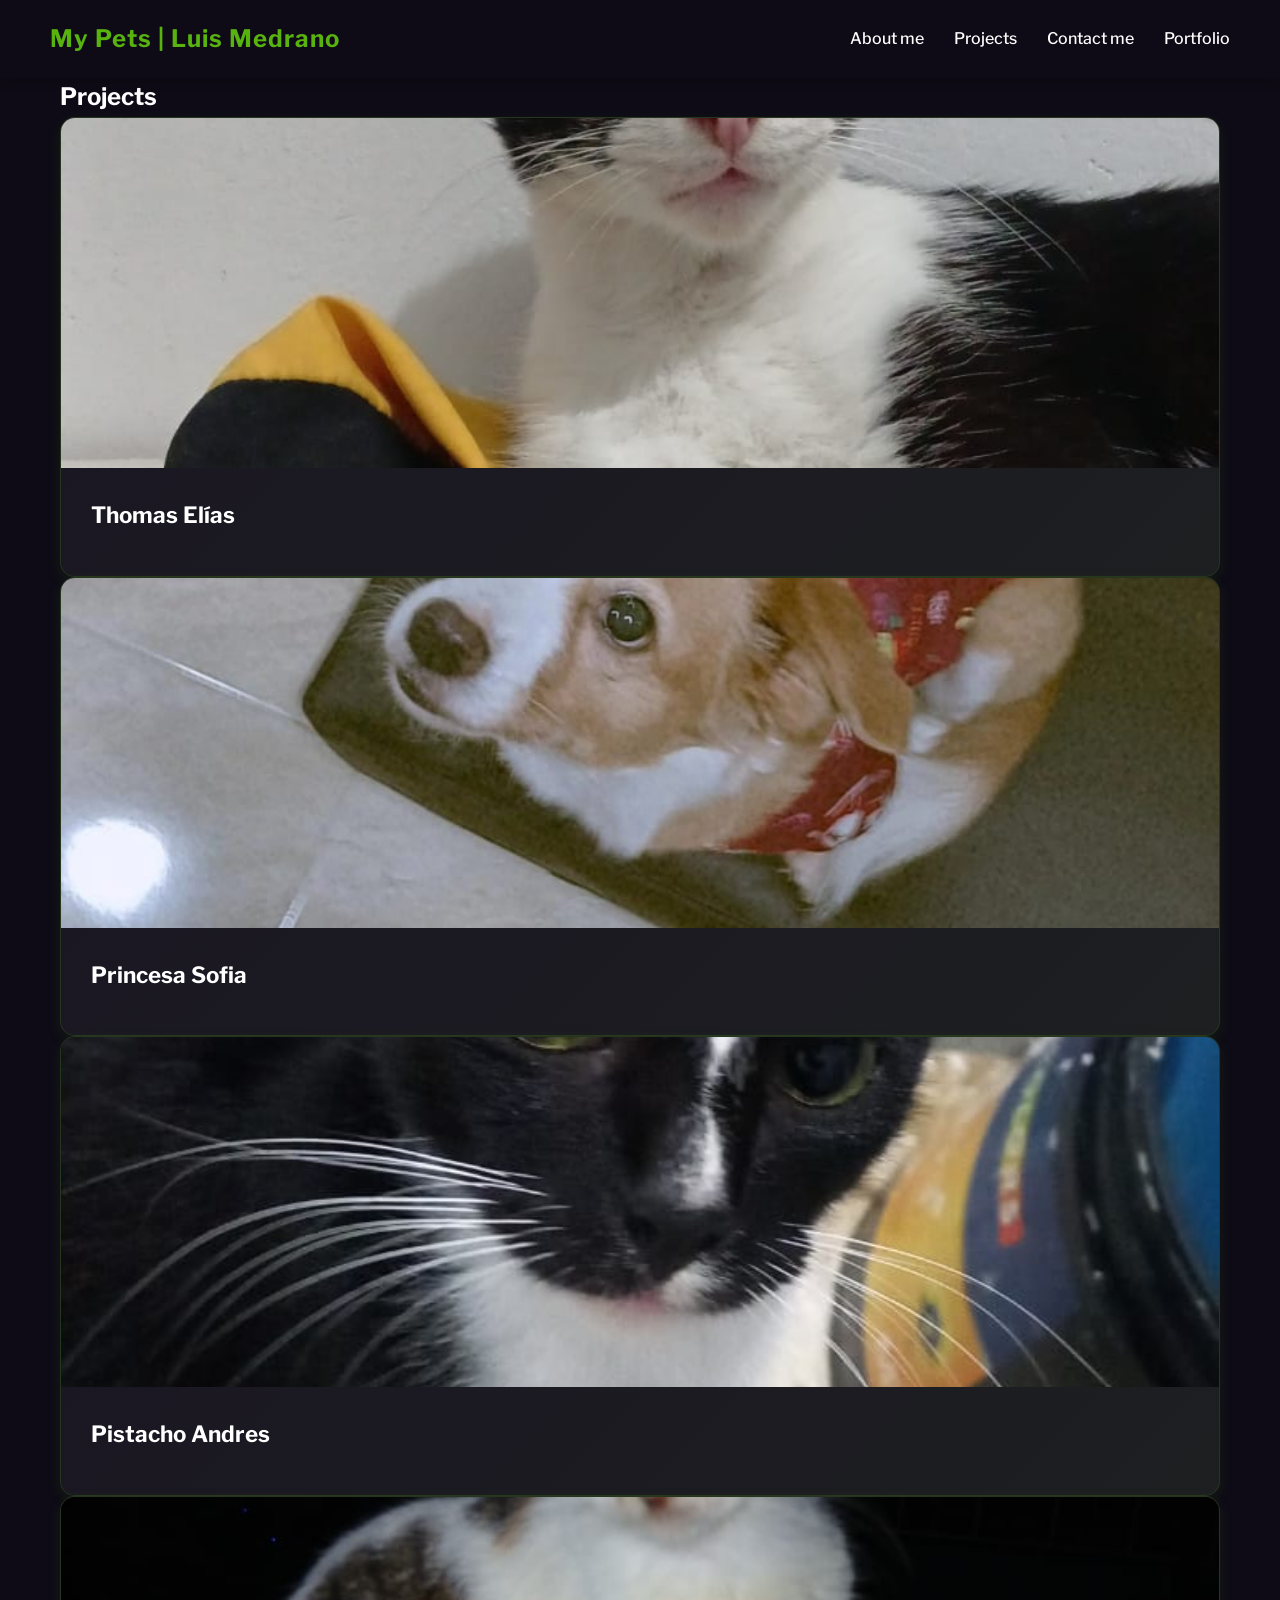
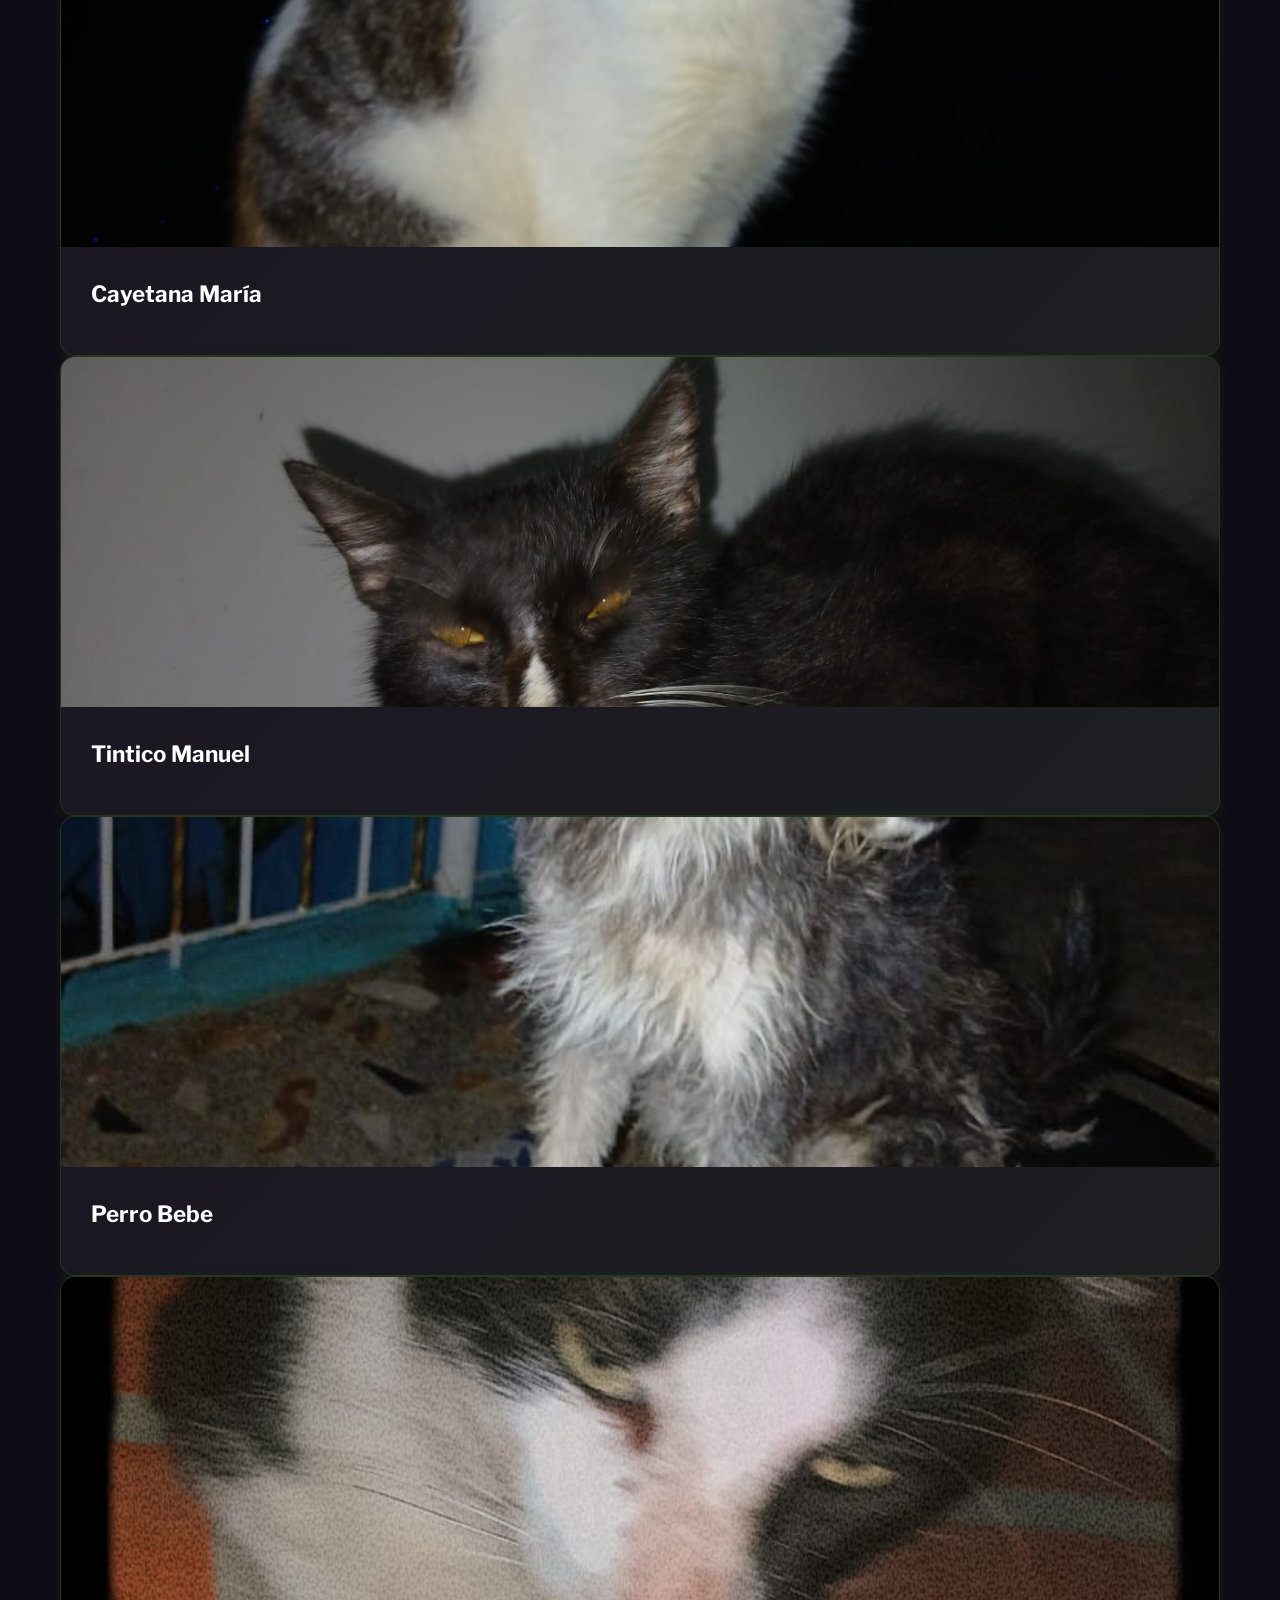
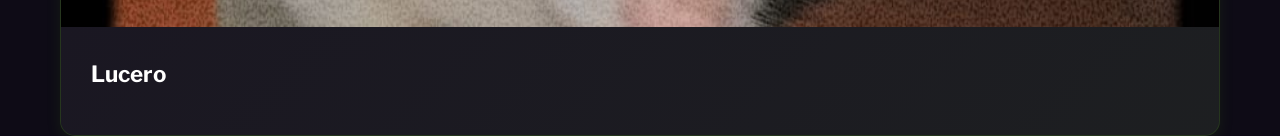
==== pets.html @ d9fecc85 "new style 22-04" ====
<!DOCTYPE html>
<html lang="en">
<head>
    <meta charset="UTF-8">
    <meta name="viewport" content="width=device-width, initial-scale=1.0">
    <link rel="stylesheet" href="assets/css/style.css">
    <title>My Pets | Luis Medrano</title>
</head>
<body>
        <header class="navbar">
        <div class="logo">My Pets | Luis Medrano</div>
        <nav>
            <a href="#about">About me</a>
            <a href="#projects">Projects</a>
            <a href="#contact">Contact me</a>
            <a href="index.html">Portfolio</a>
        </nav>
    </header>

     <section class="project" id="projects">
        <div class="container">
            <h2 class="section-title">Projects</h2>
            <div class="projects-grid">              
                <div class="project-card-pet">
                    <div class="project-image-pet">
                        <img src="img/thomas.jpeg" alt="Ice Cream POS System">
                    </div>
                    <div class="project-info">
                        <h3>Thomas  Elías</h3>
                    </div>
                </div>
            </div>


            <div class="projects-grid-pet">              
                <div class="project-card-pet">
                    <div class="project-image-pet">
                        <img src="img/princesa.jpeg" alt="Ice Cream POS System">
                    </div>
                    <div class="project-info">
                        <h3>Princesa Sofia</h3>
                    </div>
                </div>
            </div>

            <div class="projects-grid-pet">              
                <div class="project-card-pet">
                    <div class="project-image-pet">
                        <img src="img/pistacho.jpeg" alt="Ice Cream POS System">
                    </div>
                    <div class="project-info">
                        <h3>Pistacho Andres</h3>
                    </div>
                </div>
            </div>

            <div class="projects-grid-pet">              
                <div class="project-card-pet">
                    <div class="project-image-pet">
                        <img src="img/cayetana.jpeg" alt="Ice Cream POS System">
                    </div>
                    <div class="project-info">
                        <h3>Cayetana María</h3>
                    </div>
                </div>
            </div>

            <div class="projects-grid-pet">              
                <div class="project-card-pet">
                    <div class="project-image-pet">
                        <img src="img/tintico.jpeg" alt="Ice Cream POS System">
                    </div>
                    <div class="project-info">
                        <h3>Tintico Manuel</h3>
                    </div>
                </div>
            </div>

                        <div class="projects-grid-pet">              
                <div class="project-card-pet">
                    <div class="project-image-pet">
                        <img src="img/perro.jpeg" alt="Ice Cream POS System">
                    </div>
                    <div class="project-info">
                        <h3>Perro Bebe</h3>
                    </div>
                </div>
            </div>

            <div class="projects-grid-pet">              
                <div class="project-card-pet">
                    <div class="project-image-pet">
                        <img src="img/lucero.jpeg" alt="Ice Cream POS System">
                    </div>
                    <div class="project-info">
                        <h3>Lucero</h3>
                    </div>
                </div>
            </div>
        </div>
    </section>

</body>
</html>
---- assets/css/style.css ----
@charset "UTF-8";
/* Importa la fuente Libre Franklin de Google Fonts con múltiples pesos (100-900) e inclina (ital) */
@import url("https://fonts.googleapis.com/css2?family=Libre+Franklin:ital,wght@0,100..900;1,100..900&display=swap");
/* ================================================
   VARIABLES DE COLOR - Define colores reutilizables en todo el SCSS
   ================================================ */
/* Color de fondo principal - Tono muy oscuro/casi negro (#0E0B16) */
/* Color de fondo para tarjetas - Ligeramente más claro que el fondo principal (#1A1722) */
/* Color de acento principal - Verde vibrante que resalta en el diseño (#58b30f) */
/* Versión más clara del acento para estados hover - Verde más brillante (#6bc91e) */
/* Texto principal - Blanco puro (#fff) para máximo contraste */
/* Texto secundario - Gris medio (#999) para descripciones y textos auxiliares */
/* Texto oscuro - Gris muy oscuro (#333) usado en navegación */
/* Color de bordes - Gris muy oscuro (#2d2a2a) para separadores */
/* ================================================
   RESET Y ESTILOS GLOBALES - Normaliza estilos de todos los navegadores
   ================================================ */
/* El selector universal * selecciona TODOS los elementos HTML del documento */
* {
  /* Elimina márgenes externos por defecto que agregan espacios innecesarios */
  margin: 0;
  /* Elimina relleno interno por defecto de elementos del navegador */
  padding: 0;
  /* Incluye padding y border en el cálculo del ancho/alto total (crucial para layouts consistentes) */
  box-sizing: border-box;
  /* Define la tipografía "Libre Franklin" en todo el sitio para consistencia visual */
  font-family: "Libre Franklin", sans-serif;
}

/* Body: contenedor principal del documento HTML */
body {
  /* Aplica el fondo oscuro definido en la variable de color */
  background-color: #0E0B16;
  /* Define el color de texto principal en blanco para contraste */
  color: #fff;
  /* Espaciado entre líneas: 1.6 líneas proporciona buena legibilidad */
  line-height: 1.6;
  /* Evita que aparezca barra de scroll horizontal innecesaria */
  overflow-x: hidden;
}

/* ================================================
   CONTENEDOR - Clase reutilizable para centrar contenido
   ================================================ */
/* Centra el contenido y establece un ancho máximo para mejor legibilidad */
.container {
  /* Ancho máximo en pantallas grandes para evitar líneas demasiado largas */
  max-width: 1200px;
  /* Establece márgenes automáticos derecha e izquierda para centrar horizontalmente */
  margin: 0 auto;
  /* Relleno lateral responsivo: evita que el contenido toque los bordes en móviles */
  padding: 0 20px;
}

/* ================================================
   BARRA DE NAVEGACIÓN (NAVBAR) - Encabezado superior fijo
   ================================================ */
.navbar {
  /* Activa Flexbox para alinear elementos de forma flexible */
  display: flex;
  /* Distribuye espacio: logo a la izquierda, navegación a la derecha */
  justify-content: space-between;
  /* Alinea verticalmente todos los elementos al centro */
  align-items: center;
  /* Espaciado: 20px arriba/abajo, 50px izquierda/derecha */
  padding: 20px 50px;
  /* Fondo oscuro igual al del body para consistencia */
  background-color: #0E0B16;
  /* Sombra sutil: da profundidad visual separando navbar del contenido */
  box-shadow: 0 2px 10px rgba(0, 0, 0, 0.3);
  /* Mantiene la navbar visible incluso al hacer scroll */
  position: sticky;
  /* Fija la posición en la parte superior de la pantalla */
  top: 0;
  /* Asegura que esté sobre otros elementos (dropdown, modal, etc) */
  z-index: 100;
  /* Estilos para el logo de la marca */
}
.navbar .logo {
  /* Tamaño de letra grande y visible */
  font-size: 24px;
  /* Texto en negrita para destacar */
  font-weight: bold;
  /* Color verde acento definido en variables */
  color: #58b30f;
  /* Espaciado entre letras para elegancia tipográfica */
  letter-spacing: 1px;
  /* Suaviza todos los cambios de estilo en 0.3 segundos */
  transition: all 0.3s ease;
  /* Estilos cuando el mouse está sobre el logo */
}
.navbar .logo:hover {
  /* Cambia a verde más claro al pasar el mouse */
  color: #6bc91e;
  /* Crea un efecto de brillo/resplandor alrededor del texto */
  text-shadow: 0 0 10px rgba(88, 179, 15, 0.5);
}
.navbar {
  /* Estilos para el contenedor de navegación */
}
.navbar nav {
  /* Alinea los links de navegación horizontalmente */
  display: flex;
  /* Espacio entre cada link de navegación */
  gap: 30px;
  /* Estilos para cada enlace dentro de nav */
}
.navbar nav a {
  /* Elimina la línea subrayada por defecto de los enlaces */
  text-decoration: none;
  /* Color blanco para los links */
  color: #fff;
  /* Grosor medio de la fuente */
  font-weight: 500;
  /* Tamaño de letra estándar */
  font-size: 16px;
  /* Transición suave de 0.3 segundos para cambios de estilo */
  transition: 0.3s ease;
  /* Position relativo necesario para que funcione ::after */
  position: relative;
  /* Crea un pseudo-elemento para efecto de subrayado animado */
}
.navbar nav a::after {
  /* Crea un elemento invisible (vacío) */
  content: "";
  /* Se posiciona relativo a su elemento padre (el link) */
  position: absolute;
  /* 5 píxeles debajo del texto */
  bottom: -5px;
  /* Comienza desde la izquierda del elemento */
  left: 0;
  /* Inicia con ancho 0 (invisible) */
  width: 0;
  /* Altura del subrayado: 2 píxeles */
  height: 2px;
  /* Color del subrayado: verde acento */
  background-color: #58b30f;
  /* Anima el cambio de ancho suavemente */
  transition: width 0.3s ease;
}
.navbar nav a {
  /* Estilos cuando el mouse está sobre el link */
}
.navbar nav a:hover {
  /* Cambia el color del texto a verde acento */
  color: #58b30f;
  /* El subrayado se expande al ancho del texto */
}
.navbar nav a:hover::after {
  /* El subrayado se expande al 100% del ancho del link */
  width: 100%;
}

/* ================================================
   HERO SECTION (Sección Principal) - Primera sección visible al cargar
   ================================================ */
.hero {
  /* Altura igual al 100% de la ventana del navegador */
  height: 100vh;
  /* Activa Flexbox para centrar el contenido */
  display: flex;
  /* Centra el contenido horizontalmente */
  justify-content: center;
  /* Centra el contenido verticalmente */
  align-items: center;
  /* Gradiente diagonal: de color oscuro a gris oscuro para profundidad */
  background: linear-gradient(135deg, #0E0B16 0%, #1a1722 100%);
  /* Color de texto blanco */
  color: #fff;
  /* Relleno: 40px arriba/abajo, 20px izquierda/derecha */
  padding: 40px 20px;
  /* Contenedor principal del contenido hero */
}
.hero .hero-content {
  /* Crea un grid (tabla) con 2 columnas de igual tamaño */
  display: grid;
  grid-template-columns: repeat(2, 1fr);
  /* Espacio entre columnas */
  gap: 50px;
  /* Alinea los items al inicio vertical */
  align-items: center;
  /* El contenido ocupa todo el ancho disponible */
  width: 100%;
  /* Ancho máximo para que no sea demasiado ancho en pantallas grandes */
  max-width: 1200px;
  /* Columna izquierda: texto del hero */
}
.hero .hero-content .hero-text {
  /* Estilos del texto principal */
}
.hero .hero-content {
  /* Columna derecha: imagen del perfil */
}
.hero .hero-content .img_style {
  /* Centrador flexible para la imagen */
  display: flex;
  /* Centra la imagen horizontalmente */
  justify-content: center;
  /* Centra la imagen verticalmente */
  align-items: center;
}
.hero .hero-content .img_style img {
  /* Ancho de la imagen: 300 píxeles */
  width: 300px;
  /* Alto de la imagen: 300 píxeles (hace un cuadrado) */
  height: 300px;
  /* Esquinas redondeadas: 50% hace un círculo perfecto */
  border-radius: 50%;
  /* Asegura que la imagen no se deforme al recortarse */
  object-fit: cover;
  /* Borde de 3px sólido con color de acento verde */
  border: 3px solid #58b30f;
  /* Aplica animación de flotación continua por 3 segundos */
  animation: flotar 3s ease-in-out infinite;
  /* Sombra alrededor de la imagen: efecto de resplandor verde */
  box-shadow: 0 0 30px rgba(88, 179, 15, 0.3);
}
.hero .hero-content {
  /* Título principal (h1) */
}
.hero .hero-content h1 {
  /* Tamaño muy grande: 4 veces el tamaño base (64px) */
  font-size: 4rem;
  /* Margen inferior para separar del párrafo */
  margin-bottom: 20px;
  /* Peso máximo de fuente: muy negrita */
  font-weight: 900;
  /* Color verde acento */
  color: #58b30f;
}
.hero .hero-content {
  /* Párrafo (p) - descripción principal */
}
.hero .hero-content p {
  /* Tamaño de letra más grande */
  font-size: 1.2rem;
  /* Margen inferior para separar del siguiente elemento */
  margin-bottom: 30px;
  /* Color gris para texto secundario */
  color: #999;
  /* Espaciado entre líneas: 1.8 proporciona buena legibilidad */
  line-height: 1.8;
}

/* ================================================
   ANIMACIÓN: FLOTAR - Hace que la imagen suba y baje continuamente
   ================================================ */
@keyframes flotar {
  /* Estado inicial (0%) y final (100%): posición normal */
  0%, 100% {
    /* Sin movimiento vertical */
    transform: translateY(0);
  }
  /* Estado medio (50%): sube 30 píxeles */
  50% {
    /* Sube 30 píxeles (valor negativo = hacia arriba) */
    transform: translateY(-30px);
  }
}
/* ================================================
   ANIMACIÓN: TYPING (EFECTO DE ESCRITURA) - Simula escribir texto
   ================================================ */
@keyframes typing {
  /* Desde el inicio */
  from {
    /* Comienza con ancho 0 (texto invisible) */
    width: 0;
  }
  /* Hasta el final */
  to {
    /* Se expande al ancho completo (todo el texto visible) */
    width: 100%;
  }
}
/* Efecto de parpadeo del cursor de máquina de escribir */
@keyframes blink {
  /* Estados inicial y final: el cursor está invisible */
  from, to {
    /* Color del borde transparente = invisible */
    border-color: transparent;
  }
  /* Estado medio (50%): el cursor es visible */
  50% {
    /* Color del borde verde = visible */
    border-color: #58b30f;
  }
}
/* Clase para aplicar la animación typing a elementos */
.typing {
  /* Fuente monoespaciada (cada letra ocupa mismo ancho) */
  font-family: monospace;
  /* Tamaño grande de fuente */
  font-size: 3rem;
  /* Evita que el texto salte a nueva línea */
  white-space: nowrap;
  /* Oculta el texto que aún no se "escribe" */
  overflow: hidden;
  /* Borde derecho de 3px que simula el cursor de escritura */
  border-right: 3px solid #58b30f;
  /* Ancho inicial 0: el texto comienza invisible */
  width: 0;
  /* Combina dos animaciones:
     - typing: expande el ancho en pasos discretos (30 pasos) durante 3.5 segundos
     - blink: hace parpadear el cursor cada 0.75 segundos */
  animation: typing 3.5s steps(30, end) forwards, blink 0.75s step-end infinite;
}

/* ================================================
   ANIMACIÓN: FADE IN UP (APARECE Y SUBE SUAVEMENTE)
   ================================================ */
@keyframes fadeInUp {
  /* Estado inicial */
  from {
    /* Texto completamente transparente (invisible) */
    opacity: 0;
    /* Empieza 30 píxeles más abajo que posición final */
    transform: translateY(30px);
  }
  /* Estado final */
  to {
    /* Texto completamente visible */
    opacity: 1;
    /* Sube a su posición original */
    transform: translateY(0);
  }
}
/* Clase que aplica la animación fadeInUp */
.fade-in-up {
  /* Duración: 0.8 segundos, suave, sin repetirse */
  animation: fadeInUp 0.8s ease forwards;
  /* Cada hijo de esta clase se anima en diferente momento (efecto cascada) */
}
.fade-in-up:nth-child(1) {
  /* Primer elemento comienza después de 0.2 segundos */
  animation-delay: 0.2s;
}
.fade-in-up:nth-child(2) {
  /* Segundo elemento comienza después de 0.4 segundos */
  animation-delay: 0.4s;
}
.fade-in-up:nth-child(3) {
  /* Tercer elemento comienza después de 0.6 segundos */
  animation-delay: 0.6s;
}

/* ================================================
   ANIMACIÓN: SLIDE IN LEFT (ENTRA DESDE IZQUIERDA)
   ================================================ */
@keyframes slideInLeft {
  /* Estado inicial */
  from {
    /* Invisible */
    opacity: 0;
    /* 50 píxeles a la izquierda de su posición final */
    transform: translateX(-50px);
  }
  /* Estado final */
  to {
    /* Visible */
    opacity: 1;
    /* En su posición original */
    transform: translateX(0);
  }
}
/* Clase que aplica la animación slideInLeft */
.slide-in-left {
  /* Duración: 0.6 segundos, suave, sin repetirse */
  animation: slideInLeft 0.6s ease forwards;
  /* Cada tarjeta se anima en diferente momento (efecto cascada) */
}
.slide-in-left:nth-child(1) {
  /* Primer elemento comienza después de 0.2 segundos */
  animation-delay: 0.2s;
}
.slide-in-left:nth-child(2) {
  /* Segundo elemento comienza después de 0.4 segundos */
  animation-delay: 0.4s;
}
.slide-in-left:nth-child(3) {
  /* Tercer elemento comienza después de 0.6 segundos */
  animation-delay: 0.6s;
}

/* ================================================
   SECCIÓN ABOUT ME (SOBRE MÍ) - Información personal y habilidades
   ================================================ */
.about_me {
  /* Relleno: 80px arriba/abajo, 20px izquierda/derecha */
  padding: 80px 20px;
  /* Gradiente vertical: de oscuro a más claro */
  background: linear-gradient(180deg, #0E0B16 0%, #1A1722 100%);
  /* Título de la sección */
}
.about_me .section-title {
  /* Tamaño grande para destacar */
  font-size: 3rem;
  /* Centra el texto horizontalmente */
  text-align: center;
  /* Margen inferior para separar del contenido */
  margin-bottom: 60px;
  /* Color verde acento */
  color: #58b30f;
  /* Necesario para que el pseudo-elemento ::after funcione */
  position: relative;
  /* Espacio inferior dentro del elemento para el decorador */
  padding-bottom: 20px;
  /* Crea una línea decorativa debajo del título */
}
.about_me .section-title::after {
  /* Crea un elemento invisible que será la línea */
  content: "";
  /* Se posiciona relativo al elemento padre */
  position: absolute;
  /* Pone la línea en la parte inferior */
  bottom: 0;
  /* Centra horizontalmente */
  left: 50%;
  /* Mueve el origen al 50% (centro) */
  transform: translateX(-50%);
  /* Ancho de la línea: 60px */
  width: 60px;
  /* Altura de la línea: 4px */
  height: 4px;
  /* Gradiente de color verde a transparente */
  background: linear-gradient(90deg, #58b30f, transparent);
  /* Esquinas ligeramente redondeadas */
  border-radius: 2px;
}
.about_me {
  /* Contenedor del contenido About Me */
}
.about_me .about-content {
  /* Crea un grid con 2 columnas */
  display: grid;
  grid-template-columns: 1fr 1fr;
  /* Espacio entre columnas */
  gap: 60px;
  /* Alinea los items al inicio vertical */
  align-items: start;
  /* Columna izquierda: texto y habilidades */
}
.about_me .about-content .about-text {
  /* Subtítulo (h3) */
}
.about_me .about-content .about-text h3 {
  /* Tamaño grande para subtítulo */
  font-size: 1.5rem;
  /* Margen inferior para separar */
  margin-bottom: 15px;
  /* Color verde acento */
  color: #58b30f;
}
.about_me .about-content .about-text {
  /* Párrafos de descripción */
}
.about_me .about-content .about-text p {
  /* Tamaño de fuente un poco más grande */
  font-size: 1.1rem;
  /* Color gris para texto secundario */
  color: #999;
  /* Margen inferior entre párrafos */
  margin-bottom: 25px;
  /* Espaciado vertical entre líneas: mejora legibilidad */
  line-height: 1.8;
  /* Alinea el texto a ambos márgenes (justificado) */
  text-align: justify;
}
.about_me .about-content .about-text {
  /* Lista de habilidades */
}
.about_me .about-content .about-text .skills-list {
  /* Quita los puntos/bullets por defecto */
  list-style: none;
  /* Cada elemento de la lista */
}
.about_me .about-content .about-text .skills-list li {
  /* Relleno: 12px arriba/abajo, 0 izquierda/derecha */
  padding: 12px 0;
  /* Espacio para dejar lugar al icono checkmark */
  padding-left: 30px;
  /* Necesario para posicionar el ::before */
  position: relative;
  /* Tamaño de letra */
  font-size: 1.1rem;
  /* Color gris para habilidades */
  color: #999;
  /* Crea un checkmark (✓) antes de cada elemento */
}
.about_me .about-content .about-text .skills-list li::before {
  /* Inserta un checkmark en lugar de punto */
  content: "✓";
  /* Se posiciona relativo al li */
  position: absolute;
  /* Alineado a la izquierda */
  left: 0;
  /* Color verde del checkmark */
  color: #58b30f;
  /* Checkmark en negrita */
  font-weight: bold;
  /* Tamaño del checkmark */
  font-size: 1.3rem;
}
.about_me .about-content {
  /* Columna derecha: estadísticas en tarjetas */
}
.about_me .about-content .about-stats {
  /* Flex vertical para apilar tarjetas */
  display: flex;
  /* Dirección vertical (uno debajo de otro) */
  flex-direction: column;
  /* Espacio entre tarjetas */
  gap: 20px;
  /* Cada tarjeta de estadística */
}
.about_me .about-content .about-stats .stat-card {
  /* Fondo oscuro de tarjeta */
  background-color: #1A1722;
  /* Relleno interno */
  padding: 30px;
  /* Esquinas redondeadas */
  border-radius: 10px;
  /* Borde izquierdo de 4px verde */
  border-left: 4px solid #58b30f;
  /* Centra el contenido de la tarjeta */
  text-align: center;
  /* Transición suave de 0.3 segundos */
  transition: all 0.3s ease;
  /* Efecto hover: tarjeta sube y muestra sombra */
}
.about_me .about-content .about-stats .stat-card:hover {
  /* Sube el elemento 5 píxeles */
  transform: translateY(-5px);
  /* Sombra con color verde tenue */
  box-shadow: 0 10px 30px rgba(88, 179, 15, 0.2);
}
.about_me .about-content .about-stats .stat-card {
  /* Número grande de la estadística */
}
.about_me .about-content .about-stats .stat-card .stat-number {
  /* Tamaño muy grande: 2.5 veces el tamaño base */
  font-size: 2.5rem;
  /* Color verde acento */
  color: #58b30f;
  /* Margen inferior */
  margin-bottom: 10px;
  /* Muy negrita */
  font-weight: 900;
}
.about_me .about-content .about-stats .stat-card {
  /* Texto descriptivo de la estadística */
}
.about_me .about-content .about-stats .stat-card p {
  /* Color gris */
  color: #999;
  /* Tamaño normal */
  font-size: 1rem;
}

/* ================================================
   SECCIÓN PROYECTOS (PROJECTS) - Galería de proyectos
   ================================================ */
.projects {
  /* Relleno: 80px arriba/abajo, 20px izquierda/derecha */
  padding: 80px 20px;
  /* Fondo oscuro */
  background-color: #0E0B16;
  /* Título de la sección */
}
.projects .section-title {
  /* Tamaño grande para destacar */
  font-size: 3rem;
  /* Centra el texto */
  text-align: center;
  /* Margen inferior */
  margin-bottom: 60px;
  /* Color verde acento */
  color: #58b30f;
  /* Necesario para el pseudo-elemento */
  position: relative;
  /* Espacio para la línea decorativa */
  padding-bottom: 20px;
  /* Línea decorativa verde debajo */
}
.projects .section-title::after {
  /* Elemento decorativo vacío */
  content: "";
  /* Se posiciona absolutamente */
  position: absolute;
  /* En la parte inferior */
  bottom: 0;
  /* Centrado horizontalmente */
  left: 50%;
  /* Ajusta el origen al centro */
  transform: translateX(-50%);
  /* Ancho de la línea */
  width: 60px;
  /* Altura de la línea */
  height: 4px;
  /* Gradiente verde a transparente */
  background: linear-gradient(90deg, #58b30f, transparent);
  /* Esquinas redondeadas */
  border-radius: 2px;
}
.projects {
  /* Grid de tarjetas de proyectos */
}
.projects .projects-grid {
  /* Activa grid CSS */
  display: grid;
  /* Auto-fit: crea columnas automáticamente
     minmax(300px, 1fr): cada columna tiene mínimo 300px y expande si hay espacio */
  grid-template-columns: repeat(auto-fit, minmax(300px, 1fr));
  /* Espacio entre tarjetas */
  gap: 40px;
}

/* Tarjeta de proyecto individual */
.project-card {
  /* Fondo gris oscuro de tarjeta */
  background-color: #1A1722;
  /* Esquinas redondeadas */
  border-radius: 10px;
  /* Recorta contenido que salga de los límites de la tarjeta */
  overflow: hidden;
  /* Transición suave de 0.3 segundos para cambios */
  transition: all 0.3s ease;
  /* Cambia el cursor a manita (señal de clickeable) */
  cursor: pointer;
  /* Efecto hover: tarjeta sube y muestra sombra */
}
.project-card:hover {
  /* Sube 10 píxeles */
  transform: translateY(-10px);
  /* Sombra verde */
  box-shadow: 0 20px 40px rgba(88, 179, 15, 0.2);
}
.project-card {
  /* Contenedor de imagen con efecto overlay */
}
.project-card .project-image {
  /* Se posiciona relativamente para controlar el overlay */
  position: relative;
  /* Oculta contenido que salga de los límites */
  overflow: hidden;
  /* Altura fija de la imagen */
  height: 200px;
  /* Imagen del proyecto */
}
.project-card .project-image img {
  /* Ancho 100% del contenedor */
  width: 100%;
  /* Alto 100% del contenedor */
  height: 100%;
  /* Recorta o redimensiona la imagen sin distorsionar */
  object-fit: cover;
  /* Transición suave para el efecto zoom */
  transition: transform 0.3s ease;
}
.project-card .project-image {
  /* Capa oscura que aparece en hover */
}
.project-card .project-image .project-overlay {
  /* Se posiciona sobre la imagen */
  position: absolute;
  /* Pega en las esquinas */
  top: 0;
  left: 0;
  /* Cubre toda la imagen */
  width: 100%;
  height: 100%;
  /* Fondo negro con 70% opacidad (transparencia) */
  background: rgba(0, 0, 0, 0.7);
  /* Flex para centrar el botón */
  display: flex;
  /* Centra horizontalmente */
  justify-content: center;
  /* Centra verticalmente */
  align-items: center;
  /* Invisible por defecto */
  opacity: 0;
  /* Aparece suavemente */
  transition: opacity 0.3s ease;
  /* Botón "Ver más" */
}
.project-card .project-image .project-overlay .btn-view {
  /* Relleno del botón */
  padding: 12px 30px;
  /* Fondo verde acento */
  background-color: #58b30f;
  /* Texto blanco */
  color: white;
  /* Quita subrayado de enlace */
  text-decoration: none;
  /* Esquinas redondeadas */
  border-radius: 5px;
  /* Texto en negrita */
  font-weight: bold;
  /* Transición suave */
  transition: all 0.3s ease;
  /* Efecto hover del botón */
}
.project-card .project-image .project-overlay .btn-view:hover {
  /* Verde más claro */
  background-color: #6bc91e;
  /* Agranda el botón en 5% */
  transform: scale(1.05);
}
.project-card .project-image {
  /* Al pasar mouse sobre la imagen */
}
.project-card .project-image:hover {
  /* El overlay se hace visible */
}
.project-card .project-image:hover .project-overlay {
  opacity: 1;
}
.project-card .project-image:hover {
  /* La imagen se agranda (zoom) */
}
.project-card .project-image:hover img {
  transform: scale(1.1);
}
.project-card {
  /* Información de la tarjeta (debajo de la imagen) */
}
.project-card .project-info {
  /* Relleno interno */
  padding: 25px;
  /* Título del proyecto */
}
.project-card .project-info h3 {
  /* Tamaño grande */
  font-size: 1.4rem;
  /* Margen inferior */
  margin-bottom: 10px;
  /* Texto blanco */
  color: #fff;
}
.project-card .project-info {
  /* Descripción del proyecto */
}
.project-card .project-info p {
  /* Texto gris */
  color: #999;
  /* Tamaño de fuente */
  font-size: 0.95rem;
  /* Margen inferior */
  margin-bottom: 15px;
  /* Espaciado entre líneas */
  line-height: 1.6;
}
.project-card .project-info {
  /* Contenedor de tags/etiquetas de tecnologías */
}
.project-card .project-info .project-tags {
  /* Flex para alinear tags horizontalmente */
  display: flex;
  /* Los tags pasan a siguiente línea si no caben */
  flex-wrap: wrap;
  /* Espacio entre tags */
  gap: 10px;
  /* Cada tag/etiqueta de tecnología */
}
.project-card .project-info .project-tags .tag {
  /* Muestra el tag como un bloque en línea */
  display: inline-block;
  /* Relleno del tag */
  padding: 6px 12px;
  /* Fondo verde con 20% opacidad (muy tenue) */
  background-color: rgba(88, 179, 15, 0.2);
  /* Color del texto verde */
  color: #58b30f;
  /* Esquinas muy redondeadas (estilo píldora) */
  border-radius: 20px;
  /* Tamaño de fuente pequeño */
  font-size: 0.85rem;
  /* Borde de 1px verde */
  border: 1px solid #58b30f;
  /* Transición suave */
  transition: all 0.3s ease;
  /* Efecto hover del tag */
}
.project-card .project-info .project-tags .tag:hover {
  /* Fondo verde sólido */
  background-color: #58b30f;
  /* Texto oscuro */
  color: #0E0B16;
}

/* ================================================
   SECCIÓN CONTACTO (CONTACT) - Formulario y datos de contacto
   ================================================ */
.contact {
  /* Relleno: 80px arriba/abajo, 20px izquierda/derecha */
  padding: 80px 20px;
  /* Gradiente vertical: gris a oscuro */
  background: linear-gradient(180deg, #1A1722 0%, #0E0B16 100%);
  /* Título de la sección */
}
.contact .section-title {
  /* Tamaño grande */
  font-size: 3rem;
  /* Centra el texto */
  text-align: center;
  /* Margen inferior */
  margin-bottom: 60px;
  /* Color verde acento */
  color: #58b30f;
  /* Para el pseudo-elemento decorativo */
  position: relative;
  /* Espacio para la línea */
  padding-bottom: 20px;
  /* Línea decorativa */
}
.contact .section-title::after {
  /* Elemento decorativo */
  content: "";
  /* Posición absoluta */
  position: absolute;
  /* En la parte inferior */
  bottom: 0;
  /* Centrado horizontalmente */
  left: 50%;
  /* Ajusta al centro */
  transform: translateX(-50%);
  /* Ancho de la línea */
  width: 60px;
  /* Alto de la línea */
  height: 4px;
  /* Gradiente verde a transparente */
  background: linear-gradient(90deg, #58b30f, transparent);
  /* Esquinas redondeadas */
  border-radius: 2px;
}
.contact {
  /* Contenedor principal de contacto */
}
.contact .contact-content {
  /* Grid con 2 columnas: info + formulario */
  display: grid;
  grid-template-columns: 1fr 1fr;
  /* Espacio entre columnas */
  gap: 60px;
  /* Ancho máximo */
  max-width: 1000px;
  /* Centra el contenido */
  margin: 0 auto;
}
.contact {
  /* Columna izquierda: información de contacto */
}
.contact .contact-info {
  /* Subtítulo */
}
.contact .contact-info h3 {
  /* Tamaño grande */
  font-size: 1.8rem;
  /* Margen inferior */
  margin-bottom: 15px;
  /* Color verde acento */
  color: #58b30f;
}
.contact .contact-info {
  /* Párrafos de descripción (usando > para solo párrafos directos) */
}
.contact .contact-info > p {
  /* Texto gris */
  color: #999;
  /* Tamaño de fuente */
  font-size: 1.1rem;
  /* Margen inferior */
  margin-bottom: 30px;
  /* Espaciado entre líneas */
  line-height: 1.8;
}
.contact .contact-info {
  /* Contenedor de enlaces de contacto */
}
.contact .contact-info .contact-links {
  /* Flex vertical */
  display: flex;
  /* Dirección: vertical (uno abajo del otro) */
  flex-direction: column;
  /* Espacio entre enlaces */
  gap: 20px;
  /* Cada enlace de contacto */
}
.contact .contact-info .contact-links .contact-link {
  /* Flex horizontal para alinear icono y texto */
  display: flex;
  /* Centra verticalmente */
  align-items: center;
  /* Espacio entre icono y texto */
  gap: 15px;
  /* Relleno interno */
  padding: 15px;
  /* Fondo verde muy transparente */
  background-color: rgba(88, 179, 15, 0.1);
  /* Esquinas redondeadas */
  border-radius: 8px;
  /* Quita subrayado del enlace */
  text-decoration: none;
  /* Texto blanco */
  color: #fff;
  /* Transición suave */
  transition: all 0.3s ease;
  /* Borde izquierdo inicialmente transparente */
  border-left: 3px solid transparent;
  /* Icono (emoji o símbolo) */
}
.contact .contact-info .contact-links .contact-link .icon {
  /* Tamaño del icono */
  font-size: 1.5rem;
}
.contact .contact-info .contact-links .contact-link {
  /* El último span es el texto */
}
.contact .contact-info .contact-links .contact-link span:last-child {
  /* Texto en negrita */
  font-weight: 500;
}
.contact .contact-info .contact-links .contact-link {
  /* Efecto hover del enlace */
}
.contact .contact-info .contact-links .contact-link:hover {
  /* Fondo verde más intenso */
  background-color: rgba(88, 179, 15, 0.2);
  /* Borde izquierdo verde */
  border-left-color: #58b30f;
  /* Se desplaza 5px a la derecha */
  transform: translateX(5px);
}
.contact {
  /* Columna derecha: formulario de contacto */
}
.contact .contact-form {
  /* Flex vertical para apilar elementos */
  display: flex;
  /* Dirección: vertical */
  flex-direction: column;
  /* Espacio entre grupos de formulario */
  gap: 20px;
  /* Cada grupo de formulario (label + input) */
}
.contact .contact-form .form-group {
  /* Flex vertical */
  display: flex;
  /* Dirección vertical */
  flex-direction: column;
  /* Espacio entre label e input */
  gap: 8px;
  /* Etiqueta del formulario */
}
.contact .contact-form .form-group label {
  /* Texto en negrita */
  font-weight: 600;
  /* Texto blanco */
  color: #fff;
  /* Tamaño de fuente */
  font-size: 0.95rem;
}
.contact .contact-form .form-group {
  /* Estilos para inputs y textareas (formularios) */
}
.contact .contact-form .form-group input,
.contact .contact-form .form-group textarea {
  /* Relleno interno */
  padding: 15px;
  /* Fondo muy tenue (casi invisible) */
  background-color: rgba(255, 255, 255, 0.05);
  /* Borde gris oscuro */
  border: 1px solid #2d2a2a;
  /* Esquinas redondeadas */
  border-radius: 5px;
  /* Texto blanco */
  color: #fff;
  /* Fuente heredada del sitio */
  font-family: inherit;
  /* Tamaño de fuente */
  font-size: 1rem;
  /* Transición suave */
  transition: all 0.3s ease;
  /* Placeholder (texto de ayuda dentro del input) */
}
.contact .contact-form .form-group input::placeholder,
.contact .contact-form .form-group textarea::placeholder {
  /* Color gris muy tenue */
  color: rgba(255, 255, 255, 0.3);
}
.contact .contact-form .form-group input,
.contact .contact-form .form-group textarea {
  /* Cuando el input está enfocado (clickeado) */
}
.contact .contact-form .form-group input:focus,
.contact .contact-form .form-group textarea:focus {
  /* Elimina el outline azul default */
  outline: none;
  /* Fondo verde suave */
  background-color: rgba(88, 179, 15, 0.1);
  /* Borde verde acento */
  border-color: #58b30f;
  /* Brillo verde alrededor */
  box-shadow: 0 0 10px rgba(88, 179, 15, 0.3);
}
.contact .contact-form .form-group input,
.contact .contact-form .form-group textarea {
  /* Cuando pasa el mouse sobre el input */
}
.contact .contact-form .form-group input:hover,
.contact .contact-form .form-group textarea:hover {
  /* Borde se vuelve verde */
  border-color: #58b30f;
}
.contact .contact-form .form-group {
  /* Textarea específicamente */
}
.contact .contact-form .form-group textarea {
  /* Permite cambiar solo la altura (no el ancho) */
  resize: vertical;
  /* Fuente consistente del sitio */
  font-family: "Libre Franklin", sans-serif;
}
.contact .contact-form {
  /* Botón de envío del formulario */
}
.contact .contact-form .btn-submit {
  /* Margen superior para separar */
  margin-top: 10px;
  /* Ancho al 100% del contenedor */
  width: 100%;
}

/* ================================================
   SECCIÓN PROYECTOS MASCOTA (PETS) - Variante de galería con imágenes más grandes
   ================================================ */
.pets {
  /* Relleno: 80px arriba/abajo, 20px izquierda/derecha */
  padding: 80px 20px;
  /* Fondo oscuro */
  background-color: #0E0B16;
  /* Título de la sección */
}
.pets .section-title {
  /* Tamaño grande */
  font-size: 3rem;
  /* Centra el texto */
  text-align: center;
  /* Margen inferior */
  margin-bottom: 60px;
  /* Color verde acento */
  color: #58b30f;
  /* Para el pseudo-elemento */
  position: relative;
  /* Espacio para la línea decorativa */
  padding-bottom: 20px;
  /* Línea decorativa verde */
}
.pets .section-title::after {
  /* Elemento decorativo */
  content: "";
  /* Posición absoluta */
  position: absolute;
  /* En la parte inferior */
  bottom: 0;
  /* Centrado horizontalmente */
  left: 50%;
  /* Ajusta al centro */
  transform: translateX(-50%);
  /* Ancho de la línea */
  width: 60px;
  /* Alto de la línea */
  height: 4px;
  /* Gradiente verde a transparente */
  background: linear-gradient(90deg, #58b30f, transparent);
  /* Esquinas redondeadas */
  border-radius: 2px;
}
.pets {
  /* Grid de tarjetas de proyectos/mascotas */
}
.pets .projects-grid-pet {
  /* Activa grid CSS */
  display: grid;
  /* 3 columnas fijas de igual tamaño */
  grid-template-columns: repeat(3, 1fr);
  /* Espacio entre tarjetas horizontalmente */
  gap: 30px;
  /* Espacio entre filas */
  row-gap: 40px;
}

/* Tarjeta de proyecto/mascota individual */
.project-card-pet {
  /* Fondo gris oscuro */
  background-color: #1A1722;
  /* Esquinas redondeadas */
  border-radius: 15px;
  /* Recorta contenido que salga de los límites */
  overflow: hidden;
  /* Transición suave */
  transition: all 0.4s cubic-bezier(0.25, 0.46, 0.45, 0.94);
  /* Señala que es clickeable */
  cursor: pointer;
  /* Sombra inicial sutil */
  box-shadow: 0 5px 15px rgba(88, 179, 15, 0.1);
  /* Borde verde muy sutil */
  border: 1px solid rgba(88, 179, 15, 0.2);
  /* Efecto hover: sube y muestra sombra más intensa */
}
.project-card-pet:hover {
  /* Sube 15 píxeles (más que antes) */
  transform: translateY(-15px) scale(1.02);
  /* Sombra verde más intensa */
  box-shadow: 0 25px 50px rgba(88, 179, 15, 0.3);
  /* Borde verde más visible en hover */
  border-color: rgba(88, 179, 15, 0.5);
}
.project-card-pet {
  /* Contenedor de imagen con efecto overlay */
}
.project-card-pet .project-image-pet {
  /* Se posiciona relativamente */
  position: relative;
  /* Oculta contenido que salga de los límites */
  overflow: hidden;
  /* Altura mucho mayor que project-image (500px vs 200px) */
  height: 350px;
  /* Fondo degradado mientras carga la imagen */
  background: linear-gradient(135deg, #1a1722, #2d2a2a);
  /* Imagen del proyecto */
}
.project-card-pet .project-image-pet img {
  /* Ancho 100% */
  width: 100%;
  /* Alto 100% */
  height: 100%;
  /* Recorta la imagen proporcional */
  object-fit: cover;
  /* Transición suave para el zoom */
  transition: transform 0.5s cubic-bezier(0.25, 0.46, 0.45, 0.94);
  /* Escala inicial ligeramente menor */
  transform: scale(1);
}
.project-card-pet .project-image-pet {
  /* Capa oscura que aparece en hover */
}
.project-card-pet .project-image-pet .project-overlay {
  /* Se posiciona sobre la imagen */
  position: absolute;
  /* En las esquinas */
  top: 0;
  left: 0;
  /* Cubre toda la imagen */
  width: 100%;
  height: 100%;
  /* Fondo negro con gradiente para mejor efecto */
  background: linear-gradient(135deg, rgba(0, 0, 0, 0.7), rgba(88, 179, 15, 0.2));
  /* Flex para centrar el botón */
  display: flex;
  /* Centra horizontalmente */
  justify-content: center;
  /* Centra verticalmente */
  align-items: center;
  /* Invisible por defecto */
  opacity: 0;
  /* Aparece suavemente */
  transition: opacity 0.4s ease;
  /* Backdrop blur para efecto de vidrio */
  backdrop-filter: blur(0px);
  transition: opacity 0.4s ease, backdrop-filter 0.4s ease;
  /* Botón "Ver más" de mascota */
}
.project-card-pet .project-image-pet .project-overlay .btn-view-pet {
  /* Relleno del botón */
  padding: 14px 35px;
  /* Fondo verde acento */
  background-color: #58b30f;
  /* Texto blanco */
  color: white;
  /* Quita subrayado */
  text-decoration: none;
  /* Esquinas más redondeadas */
  border-radius: 8px;
  /* Texto en negrita */
  font-weight: bold;
  /* Transición suave */
  transition: all 0.3s ease;
  /* Sombra para el botón */
  box-shadow: 0 5px 15px rgba(88, 179, 15, 0.3);
  /* Borde para mayor definición */
  border: 2px solid #6bc91e;
  /* Efecto hover del botón */
}
.project-card-pet .project-image-pet .project-overlay .btn-view-pet:hover {
  /* Verde más claro */
  background-color: #6bc91e;
  /* Agranda en 8% */
  transform: scale(1.08);
  /* Sombra más intensa */
  box-shadow: 0 8px 20px rgba(88, 179, 15, 0.5);
}
.project-card-pet .project-image-pet {
  /* Al pasar el mouse sobre la imagen */
}
.project-card-pet .project-image-pet:hover {
  /* El overlay se hace visible */
}
.project-card-pet .project-image-pet:hover .project-overlay {
  opacity: 1;
  /* Efecto de vidrio esmerilado */
  backdrop-filter: blur(5px);
}
.project-card-pet .project-image-pet:hover {
  /* La imagen se agranda (zoom) */
}
.project-card-pet .project-image-pet:hover img {
  transform: scale(1.15);
}
.project-card-pet {
  /* Información de la tarjeta */
}
.project-card-pet .project-info {
  /* Relleno interno */
  padding: 30px;
  /* Gradiente sutil en el fondo */
  background: linear-gradient(135deg, #1A1722 0%, rgba(88, 179, 15, 0.05) 100%);
  /* Transición suave */
  transition: all 0.3s ease;
  /* Título */
}
.project-card-pet .project-info h3 {
  /* Tamaño grande */
  font-size: 1.4rem;
  /* Margen inferior */
  margin-bottom: 12px;
  /* Texto blanco */
  color: #fff;
  /* Transición suave */
  transition: color 0.3s ease;
}
.project-card-pet .project-info {
  /* Descripción */
}
.project-card-pet .project-info p {
  /* Texto gris */
  color: #999;
  /* Tamaño */
  font-size: 0.95rem;
  /* Margen inferior */
  margin-bottom: 18px;
  /* Espaciado entre líneas */
  line-height: 1.6;
}
.project-card-pet .project-info {
  /* Contenedor de tags/etiquetas */
}
.project-card-pet .project-info .project-tags {
  /* Flex horizontal */
  display: flex;
  /* Envoltura si no caben */
  flex-wrap: wrap;
  /* Espacio entre tags */
  gap: 8px;
  /* Cada tag */
}
.project-card-pet .project-info .project-tags .tag {
  /* Bloque en línea */
  display: inline-block;
  /* Relleno */
  padding: 7px 14px;
  /* Fondo verde transparente */
  background-color: rgba(88, 179, 15, 0.15);
  /* Color verde */
  color: #58b30f;
  /* Esquinas redondeadas (estilo píldora) */
  border-radius: 20px;
  /* Tamaño pequeño */
  font-size: 0.8rem;
  /* Borde verde */
  border: 1px solid rgba(88, 179, 15, 0.4);
  /* Transición suave */
  transition: all 0.3s ease;
  /* Efecto hover */
}
.project-card-pet .project-info .project-tags .tag:hover {
  /* Fondo sólido verde */
  background-color: #58b30f;
  /* Texto oscuro */
  color: #0E0B16;
  /* Borde más visible */
  border-color: #58b30f;
  /* Agranda ligeramente */
  transform: scale(1.1);
}
.project-card-pet {
  /* Efecto hover en toda la tarjeta */
}
.project-card-pet:hover .project-info {
  /* Efecto de brillo en el fondo */
  background: linear-gradient(135deg, #1A1722 0%, rgba(88, 179, 15, 0.15) 100%);
}
.project-card-pet:hover h3 {
  /* Color cambia a verde acento en hover */
  color: #58b30f;
}

/* ================================================
   BOTONES - Estilos para botones de acción
   ================================================ */
.btn-main {
  /* Relleno del botón */
  padding: 15px 40px;
  /* Fondo verde acento */
  background-color: #58b30f;
  /* Texto blanco */
  color: white;
  /* Quita el borde default del navegador */
  border: none;
  /* Esquinas ligeramente redondeadas */
  border-radius: 5px;
  /* Tamaño de fuente */
  font-size: 1rem;
  /* Texto en negrita */
  font-weight: 600;
  /* Cambia el cursor a manita */
  cursor: pointer;
  /* Transición suave */
  transition: all 0.3s ease;
  /* Necesario para el efecto de ondas */
  position: relative;
  /* Oculta la onda que sale del botón */
  overflow: hidden;
  /* Crea un efecto de onda que se expande en hover */
}
.btn-main::before {
  /* Elemento invisible que será la onda */
  content: "";
  /* Se posiciona absolutamente desde el botón */
  position: absolute;
  /* En el centro vertical */
  top: 50%;
  /* En el centro horizontal */
  left: 50%;
  /* Comienza con tamaño 0 */
  width: 0;
  height: 0;
  /* Forma circular */
  border-radius: 50%;
  /* Fondo blanco semitransparente */
  background: rgba(255, 255, 255, 0.3);
  /* Centra la onda */
  transform: translate(-50%, -50%);
  /* Anima el crecimiento lentamente */
  transition: width 0.6s, height 0.6s;
}
.btn-main {
  /* Efecto hover del botón */
}
.btn-main:hover {
  /* Verde más claro */
  background-color: #6bc91e;
  /* Sube el botón 3px */
  transform: translateY(-3px);
  /* Sombra */
  box-shadow: 0 10px 20px rgba(88, 179, 15, 0.3);
  /* La onda se expande */
}
.btn-main:hover::before {
  /* Crece a 300px */
  width: 300px;
  height: 300px;
}
.btn-main {
  /* Efecto cuando está presionado */
}
.btn-main:active {
  /* Menos elevación cuando está presionado */
  transform: translateY(-1px);
}

/* ================================================
   FOOTER - Pie de página
   ================================================ */
.footer {
  /* Relleno: 30px arriba/abajo, 20px izquierda/derecha */
  padding: 30px 20px;
  /* Centra el contenido */
  text-align: center;
  /* Fondo aún más oscuro que main */
  background-color: #050409;
  /* Borde superior para separar del contenido */
  border-top: 1px solid #2d2a2a;
  /* Color del texto gris */
  color: #999;
  /* Tamaño de fuente pequeño */
  font-size: 0.95rem;
}

/* ================================================
   RESPONSIVE - Media Queries
   Adapta el diseño a diferentes tamaños de pantalla
   ================================================ */
/* Pantallas medianas (tablets) - Máximo 768px de ancho */
@media (max-width: 768px) {
  /* Estilos de navbar en tablets */
  .navbar {
    /* Reduce el relleno */
    padding: 15px 20px;
    /* Cambia a flex vertical para apilar elementos */
    flex-direction: column;
    /* Espacio entre elementos apilados */
    gap: 15px;
    /* Estilos de navegación en tablets */
  }
  .navbar nav {
    /* Reduce el espacio entre links */
    gap: 15px;
  }
  /* Estilos del hero en tablets */
  .hero {
    /* Altura automática en lugar de 100vh */
    height: auto;
    /* Ajusta el relleno */
    padding: 40px 20px;
    /* Contenido del hero en tablets */
  }
  .hero .hero-content {
    /* Una columna en lugar de dos */
    grid-template-columns: 1fr;
    /* Menos espacio entre columnas */
    gap: 30px;
    /* Centra el texto */
    text-align: center;
    /* Título en tablets */
  }
  .hero .hero-content h1 {
    /* Reduce el tamaño de fuente */
    font-size: 2.5rem;
  }
  .hero .hero-content {
    /* Imagen del perfil en tablets */
  }
  .hero .hero-content .img_style img {
    /* Imagen más pequeña */
    width: 200px;
    height: 200px;
  }
  /* Contenido About Me y Contact en tablets */
  .about_me .about-content,
  .contact .contact-content {
    /* Una columna en lugar de dos */
    grid-template-columns: 1fr;
    /* Menos espacio entre elementos */
    gap: 40px;
  }
  /* Grid de proyectos en tablets */
  .projects .projects-grid {
    /* Una columna en lugar de grid responsivo */
    grid-template-columns: 1fr;
  }
  /* Grid de mascotas en tablets: 2 columnas */
  .pets .projects-grid-pet {
    /* Cambia a 2 columnas en tablets */
    grid-template-columns: repeat(2, 1fr);
    /* Reduce el espacio entre tarjetas */
    gap: 20px;
    /* Reduce el espacio entre filas */
    row-gap: 30px;
  }
  /* Altura de imagen en tablets */
  .project-image-pet {
    /* Reduce la altura de la imagen */
    height: 280px !important;
  }
  /* Título de sección en tablets */
  .section-title {
    /* Tamaño reducido */
    font-size: 2rem;
  }
}
/* Pantallas pequeñas (móviles) - Máximo 480px de ancho */
@media (max-width: 480px) {
  /* Navbar en móviles */
  .navbar {
    /* Reduce padding */
    padding: 10px 15px;
    /* Logo en móviles */
  }
  .navbar .logo {
    /* Reduce el tamaño del logo */
    font-size: 20px;
  }
  .navbar {
    /* Navegación en móviles */
  }
  .navbar nav {
    /* Cambia a vertical */
    flex-direction: column;
    /* Reduce espaciado */
    gap: 10px;
    /* Reduce tamaño de fuente */
    font-size: 0.9rem;
  }
  /* Hero en móviles */
  .hero {
    /* Altura automática */
    height: auto;
    /* Contenido del hero en móviles */
  }
  .hero .hero-content {
    /* Título en móviles */
  }
  .hero .hero-content h1 {
    /* Tamaño muy reducido */
    font-size: 2rem;
  }
  .hero .hero-content {
    /* Párrafo en móviles */
  }
  .hero .hero-content p {
    /* Reduce el tamaño */
    font-size: 1rem;
  }
  .hero .hero-content {
    /* Imagen en móviles */
  }
  .hero .hero-content .img_style img {
    /* Imagen muy pequeña */
    width: 150px;
    height: 150px;
  }
  /* Grid de mascotas en móviles: 1 columna */
  .pets .projects-grid-pet {
    /* Una sola columna en móviles */
    grid-template-columns: 1fr;
    /* Reduce el espacio entre tarjetas */
    gap: 15px;
    /* Reduce el espacio entre filas */
    row-gap: 20px;
  }
  /* Altura de imagen en móviles */
  .project-image-pet {
    /* Reduce más la altura */
    height: 220px !important;
  }
  /* Info de tarjeta en móviles */
  .project-info {
    /* Reduce padding */
    padding: 20px;
  }
  /* Título de sección en móviles */
  .section-title {
    /* Tamaño muy reducido */
    font-size: 1.5rem;
    /* Reduce margen inferior */
    margin-bottom: 30px;
  }
  /* Contacto en móviles */
  .contact-content {
    /* Menos espacio */
    gap: 30px;
  }
}

/*# sourceMappingURL=style.css.map */
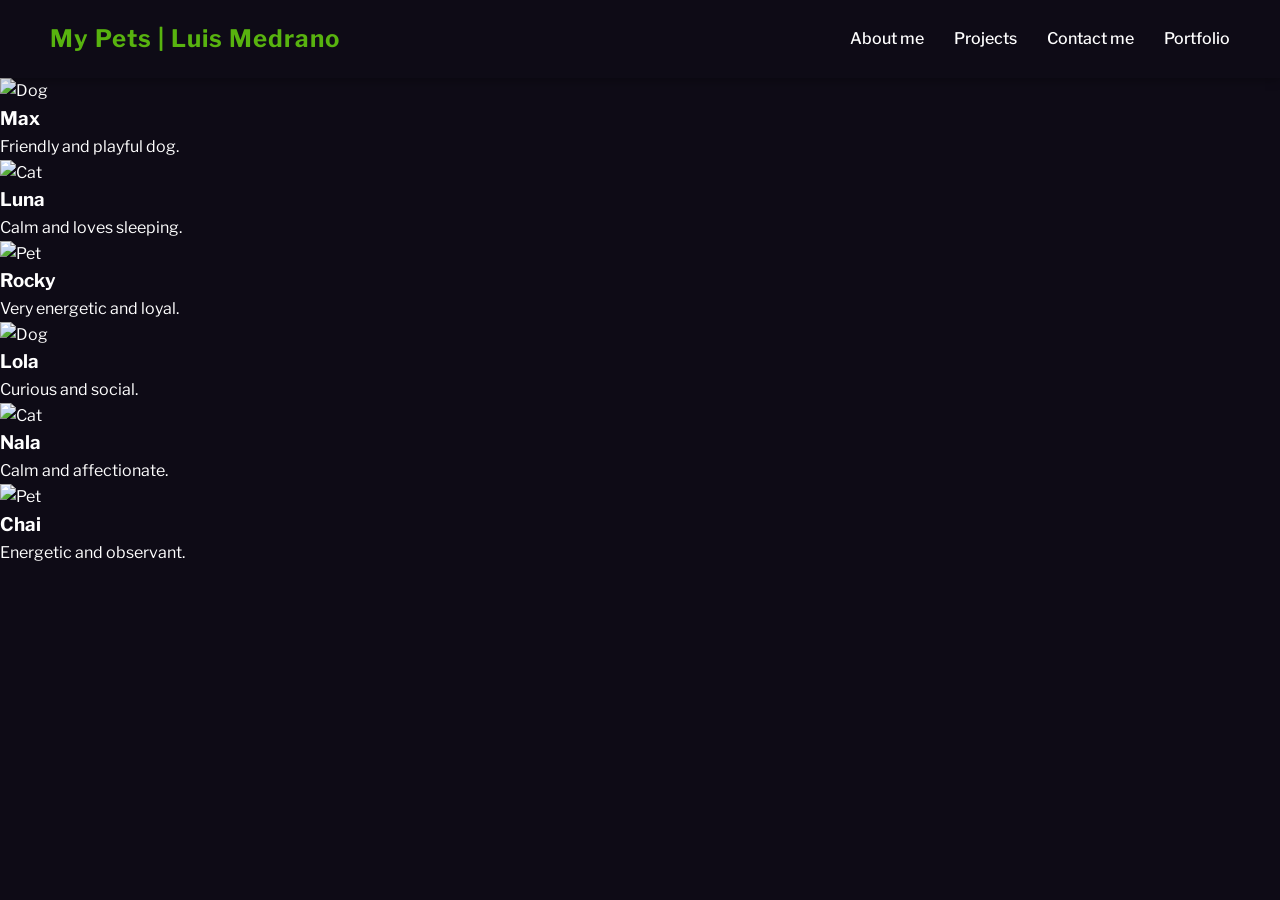
==== commit 664ece2b: "fixing styls" ====
--- a/pets.html
+++ b/pets.html
@@ -1,13 +1,16 @@
 <!DOCTYPE html>
 <html lang="en">
+
 <head>
     <meta charset="UTF-8">
     <meta name="viewport" content="width=device-width, initial-scale=1.0">
-    <link rel="stylesheet" href="assets/css/style.css">
+    <link rel="stylesheet" href="assets/css/styles.css">
+    <link rel="stylesheet" href="assets/css/pets.cssc">
     <title>My Pets | Luis Medrano</title>
 </head>
+
 <body>
-        <header class="navbar">
+    <header class="navbar">
         <div class="logo">My Pets | Luis Medrano</div>
         <nav>
             <a href="#about">About me</a>
@@ -17,88 +20,63 @@
         </nav>
     </header>
 
-     <section class="project" id="projects">
-        <div class="container">
-            <h2 class="section-title">Projects</h2>
-            <div class="projects-grid">              
-                <div class="project-card-pet">
-                    <div class="project-image-pet">
-                        <img src="img/thomas.jpeg" alt="Ice Cream POS System">
-                    </div>
-                    <div class="project-info">
-                        <h3>Thomas  Elías</h3>
-                    </div>
-                </div>
-            </div>
+    <main class="imh">
+      <section class="pets">
+        <article class="cardpet">
+          <img
+            src="https://cdn.sanity.io/images/5vm5yn1d/pro/5cb1f9400891d9da5a4926d7814bd1b89127ecba-1300x867.jpg?fm=webp&q=80"
+            alt="Dog"
+          />
+          <h3>Max</h3>
+          <p>Friendly and playful dog.</p>
+        </article>
 
+        <article class="cardpet">
+          <img
+            src="https://img2.wallspic.com/crops/8/4/6/4/6/164648/164648-gato-gatito-la_lindura-cabeza-felidae-3840x2160.jpg"
+            alt="Cat"
+          />
+          <h3>Luna</h3>
+          <p>Calm and loves sleeping.</p>
+        </article>
 
-            <div class="projects-grid-pet">              
-                <div class="project-card-pet">
-                    <div class="project-image-pet">
-                        <img src="img/princesa.jpeg" alt="Ice Cream POS System">
-                    </div>
-                    <div class="project-info">
-                        <h3>Princesa Sofia</h3>
-                    </div>
-                </div>
-            </div>
+        <article class="cardpet">
+          <img
+            src="https://hips.hearstapps.com/hmg-prod/images/german-shepherd-royalty-free-image-1736938314.pjpeg"
+            alt="Pet"
+          />
+          <h3>Rocky</h3>
+          <p>Very energetic and loyal.</p>
+        </article>
+        <article class="cardpet">
+          <img
+            src="https://c4.wallpaperflare.com/wallpaper/11/432/987/amarillo-animales-ave-azul-wallpaper-preview.jpg"
+            alt="Dog"
+          />
+          <h3>Lola</h3>
+          <p>Curious and social.</p>
+        </article>
 
-            <div class="projects-grid-pet">              
-                <div class="project-card-pet">
-                    <div class="project-image-pet">
-                        <img src="img/pistacho.jpeg" alt="Ice Cream POS System">
-                    </div>
-                    <div class="project-info">
-                        <h3>Pistacho Andres</h3>
-                    </div>
-                </div>
-            </div>
+        <article class="cardpet">
+          <img
+            src="https://encrypted-tbn0.gstatic.com/images?q=tbn:ANd9GcSUeTzLBSLAltiVSuk59qhpGLxmsYVG_gJj6A&s"
+            alt="Cat"
+          />
+          <h3>Nala</h3>
+          <p>Calm and affectionate.</p>
+        </article>
 
-            <div class="projects-grid-pet">              
-                <div class="project-card-pet">
-                    <div class="project-image-pet">
-                        <img src="img/cayetana.jpeg" alt="Ice Cream POS System">
-                    </div>
-                    <div class="project-info">
-                        <h3>Cayetana María</h3>
-                    </div>
-                </div>
-            </div>
-
-            <div class="projects-grid-pet">              
-                <div class="project-card-pet">
-                    <div class="project-image-pet">
-                        <img src="img/tintico.jpeg" alt="Ice Cream POS System">
-                    </div>
-                    <div class="project-info">
-                        <h3>Tintico Manuel</h3>
-                    </div>
-                </div>
-            </div>
-
-                        <div class="projects-grid-pet">              
-                <div class="project-card-pet">
-                    <div class="project-image-pet">
-                        <img src="img/perro.jpeg" alt="Ice Cream POS System">
-                    </div>
-                    <div class="project-info">
-                        <h3>Perro Bebe</h3>
-                    </div>
-                </div>
-            </div>
-
-            <div class="projects-grid-pet">              
-                <div class="project-card-pet">
-                    <div class="project-image-pet">
-                        <img src="img/lucero.jpeg" alt="Ice Cream POS System">
-                    </div>
-                    <div class="project-info">
-                        <h3>Lucero</h3>
-                    </div>
-                </div>
-            </div>
-        </div>
-    </section>
+        <article class="cardpet">
+          <img
+            src="https://encrypted-tbn0.gstatic.com/images?q=tbn:ANd9GcSkKOx0yTFOEZfHi5ZbngvG5nZOhvw74vxC5A&s"
+            alt="Pet"
+          />
+          <h3>Chai</h3>
+          <p>Energetic and observant.</p>
+        </article>
+      </section>
+    </main>
 
 </body>
+
 </html>
--- a/assets/css/styles.css
+++ b/assets/css/styles.css
@@ -0,0 +1,251 @@
+@charset "UTF-8";
+/* Importa la fuente Libre Franklin de Google Fonts */
+@import url("https://fonts.googleapis.com/css2?family=Libre+Franklin:ital,wght@0,100..900;1,100..900&display=swap");
+/* 
+VARIABLES DE COLOR - Define colores reutilizables en todo el SCSS */
+/* Color de fondo principal  */
+/* Color de fondo para tarjetas  */
+/* Color de acento principal  */
+/* Versión más clara del acento para estados hover */
+/* Texto principal contraste */
+/* Texto secundario para descripciones y textos auxiliares */
+/* Texto oscuro usado en navegación */
+/* Color de bordes para separadores */
+* {
+  /* Elimina márgenes externos por defecto */
+  margin: 0;
+  /* Elimina relleno interno por defecto*/
+  padding: 0;
+  /* Incluye padding y border en el cálculo del ancho/alto total */
+  box-sizing: border-box;
+  /* Define la tipografía todo el sitio */
+  font-family: "Libre Franklin", sans-serif;
+}
+
+/* Body: contenedor principal del documento HTML */
+body {
+  /* Aplica el fondo oscuro definido en la variable de color */
+  background-color: #0E0B16;
+  /* Define el color de texto principal en blanco para contraste */
+  color: #fff;
+  /* Espaciado entre líneas: 1.6 líneas proporciona buena legibilidad */
+  line-height: 1.6;
+  /* Evita que aparezca barra de scroll horizontal innecesaria */
+  overflow-x: hidden;
+}
+
+/* CONTENEDOR - Clase reutilizable para centrar contenido*/
+/* Centra el contenido y establece un ancho máximo para mejor legibilidad */
+.container {
+  /* Ancho máximo en pantallas grandes para evitar líneas demasiado largas */
+  max-width: 1200px;
+  /* Establece márgenes automáticos derecha e izquierda para centrar horizontalmente */
+  margin: 0 auto;
+  /* Relleno lateral responsivo: evita que el contenido toque los bordes en móviles */
+  padding: 0 20px;
+}
+
+/*  BARRA DE NAVEGACIÓN (NAVBAR) - Encabezado superior fijo*/
+.navbar {
+  /* Activa Flexbox para alinear elementos de forma flexible */
+  display: flex;
+  /* Distribuye espacio: logo a la izquierda, navegación a la derecha */
+  justify-content: space-between;
+  /* Alinea verticalmente todos los elementos al centro */
+  align-items: center;
+  /* Espaciado: 20px arriba/abajo, 50px izquierda/derecha */
+  padding: 20px 50px;
+  /* Fondo oscuro igual al del body para consistencia */
+  background-color: #0E0B16;
+  /* Sombra sutil: da profundidad visual separando navbar del contenido */
+  box-shadow: 0 2px 10px rgba(0, 0, 0, 0.3);
+  /* Mantiene la navbar visible incluso al hacer scroll */
+  position: sticky;
+  /* Fija la posición en la parte superior de la pantalla */
+  top: 0;
+  /* Asegura que esté sobre otros elementos (dropdown, modal, etc) */
+  z-index: 100;
+}
+.navbar .menu-btn {
+  display: none;
+  background-color: gray;
+  color: white;
+  padding: 15px 20px;
+  border-radius: 5px;
+  transition: background-color 0.3s ease;
+}
+.navbar .menu-btn:hover {
+  background-color: rgb(251, 251, 251);
+  color: #58b30f;
+}
+.navbar {
+  /* Estilos para el logo de la marca */
+}
+.navbar .logo {
+  /* Tamaño de letra grande y visible */
+  font-size: 24px;
+  /* Texto en negrita para destacar */
+  font-weight: bold;
+  /* Color verde acento definido en variables */
+  color: #58b30f;
+  /* Espaciado entre letras para elegancia tipográfica */
+  letter-spacing: 1px;
+  /* Suaviza todos los cambios de estilo en 0.3 segundos */
+  transition: all 0.3s ease;
+  /* Estilos cuando el mouse está sobre el logo */
+}
+.navbar .logo:hover {
+  /* Cambia a verde más claro al pasar el mouse */
+  color: #6bc91e;
+  /* Crea un efecto de brillo/resplandor alrededor del texto */
+  text-shadow: 0 0 10px rgba(88, 179, 15, 0.5);
+}
+.navbar {
+  /* Estilos para el contenedor de navegación */
+}
+.navbar nav {
+  /* Alinea los links de navegación horizontalmente */
+  display: flex;
+  /* Espacio entre cada link de navegación */
+  gap: 30px;
+  /* Estilos para cada enlace dentro de nav */
+}
+.navbar nav a {
+  /* Elimina la línea subrayada por defecto de los enlaces */
+  text-decoration: none;
+  /* Color blanco para los links */
+  color: #fff;
+  /* Grosor medio de la fuente */
+  font-weight: 500;
+  /* Tamaño de letra estándar */
+  font-size: 16px;
+  /* Transición suave de 0.3 segundos para cambios de estilo */
+  transition: 0.3s ease;
+  /* Position relativo necesario para que funcione ::after */
+  position: relative;
+  /* Crea un pseudo-elemento para efecto de subrayado animado */
+}
+.navbar nav a::after {
+  /* Crea un elemento invisible (vacío) */
+  content: "";
+  /* Se posiciona relativo a su elemento padre (el link) */
+  position: absolute;
+  /* 5 píxeles debajo del texto */
+  bottom: -5px;
+  /* Comienza desde la izquierda del elemento */
+  left: 0;
+  /* Inicia con ancho 0 (invisible) */
+  width: 0;
+  /* Altura del subrayado: 2 píxeles */
+  height: 2px;
+  /* Color del subrayado: verde acento */
+  background-color: #58b30f;
+  /* Anima el cambio de ancho suavemente */
+  transition: width 0.3s ease;
+}
+.navbar nav a {
+  /* Estilos cuando el mouse está sobre el link */
+}
+.navbar nav a:hover {
+  /* Cambia el color del texto a verde acento */
+  color: #58b30f;
+  /* El subrayado se expande al ancho del texto */
+}
+.navbar nav a:hover::after {
+  /* El subrayado se expande al 100% del ancho del link */
+  width: 100%;
+}
+
+/* ================================================
+   BOTONES - Estilos para botones de acción
+   ================================================ */
+.btn-main {
+  /* Relleno del botón */
+  padding: 15px 40px;
+  /* Fondo verde acento */
+  background-color: #58b30f;
+  /* Texto blanco */
+  color: white;
+  /* Quita el borde default del navegador */
+  border: none;
+  /* Esquinas ligeramente redondeadas */
+  border-radius: 5px;
+  /* Tamaño de fuente */
+  font-size: 1rem;
+  /* Texto en negrita */
+  font-weight: 600;
+  /* Cambia el cursor a manita */
+  cursor: pointer;
+  /* Transición suave */
+  transition: all 0.3s ease;
+  /* Necesario para el efecto de ondas */
+  position: relative;
+  /* Oculta la onda que sale del botón */
+  overflow: hidden;
+  /* Crea un efecto de onda que se expande en hover */
+}
+.btn-main::before {
+  /* Elemento invisible que será la onda */
+  content: "";
+  /* Se posiciona absolutamente desde el botón */
+  position: absolute;
+  /* En el centro vertical */
+  top: 50%;
+  /* En el centro horizontal */
+  left: 50%;
+  /* Comienza con tamaño 0 */
+  width: 0;
+  height: 0;
+  /* Forma circular */
+  border-radius: 50%;
+  /* Fondo blanco semitransparente */
+  background: rgba(255, 255, 255, 0.3);
+  /* Centra la onda */
+  transform: translate(-50%, -50%);
+  /* Anima el crecimiento lentamente */
+  transition: width 0.6s, height 0.6s;
+}
+.btn-main {
+  /* Efecto hover del botón */
+}
+.btn-main:hover {
+  /* Verde más claro */
+  background-color: #6bc91e;
+  /* Sube el botón 3px */
+  transform: translateY(-3px);
+  /* Sombra */
+  box-shadow: 0 10px 20px rgba(88, 179, 15, 0.3);
+  /* La onda se expande */
+}
+.btn-main:hover::before {
+  /* Crece a 300px */
+  width: 300px;
+  height: 300px;
+}
+.btn-main {
+  /* Efecto cuando está presionado */
+}
+.btn-main:active {
+  /* Menos elevación cuando está presionado */
+  transform: translateY(-1px);
+}
+
+/* ================================================
+   FOOTER - Pie de página
+   ================================================ */
+.footer {
+  /* Relleno: 30px arriba/abajo, 20px izquierda/derecha */
+  padding: 30px 20px;
+  /* Centra el contenido */
+  text-align: center;
+  /* Fondo aún más oscuro que main */
+  background-color: #050409;
+  /* Borde superior para separar del contenido */
+  border-top: 1px solid #2d2a2a;
+  /* Color del texto gris */
+  color: #999;
+  /* Tamaño de fuente pequeño */
+  font-size: 0.95rem;
+}
+
+/*# sourceMappingURL=styles.css.map */
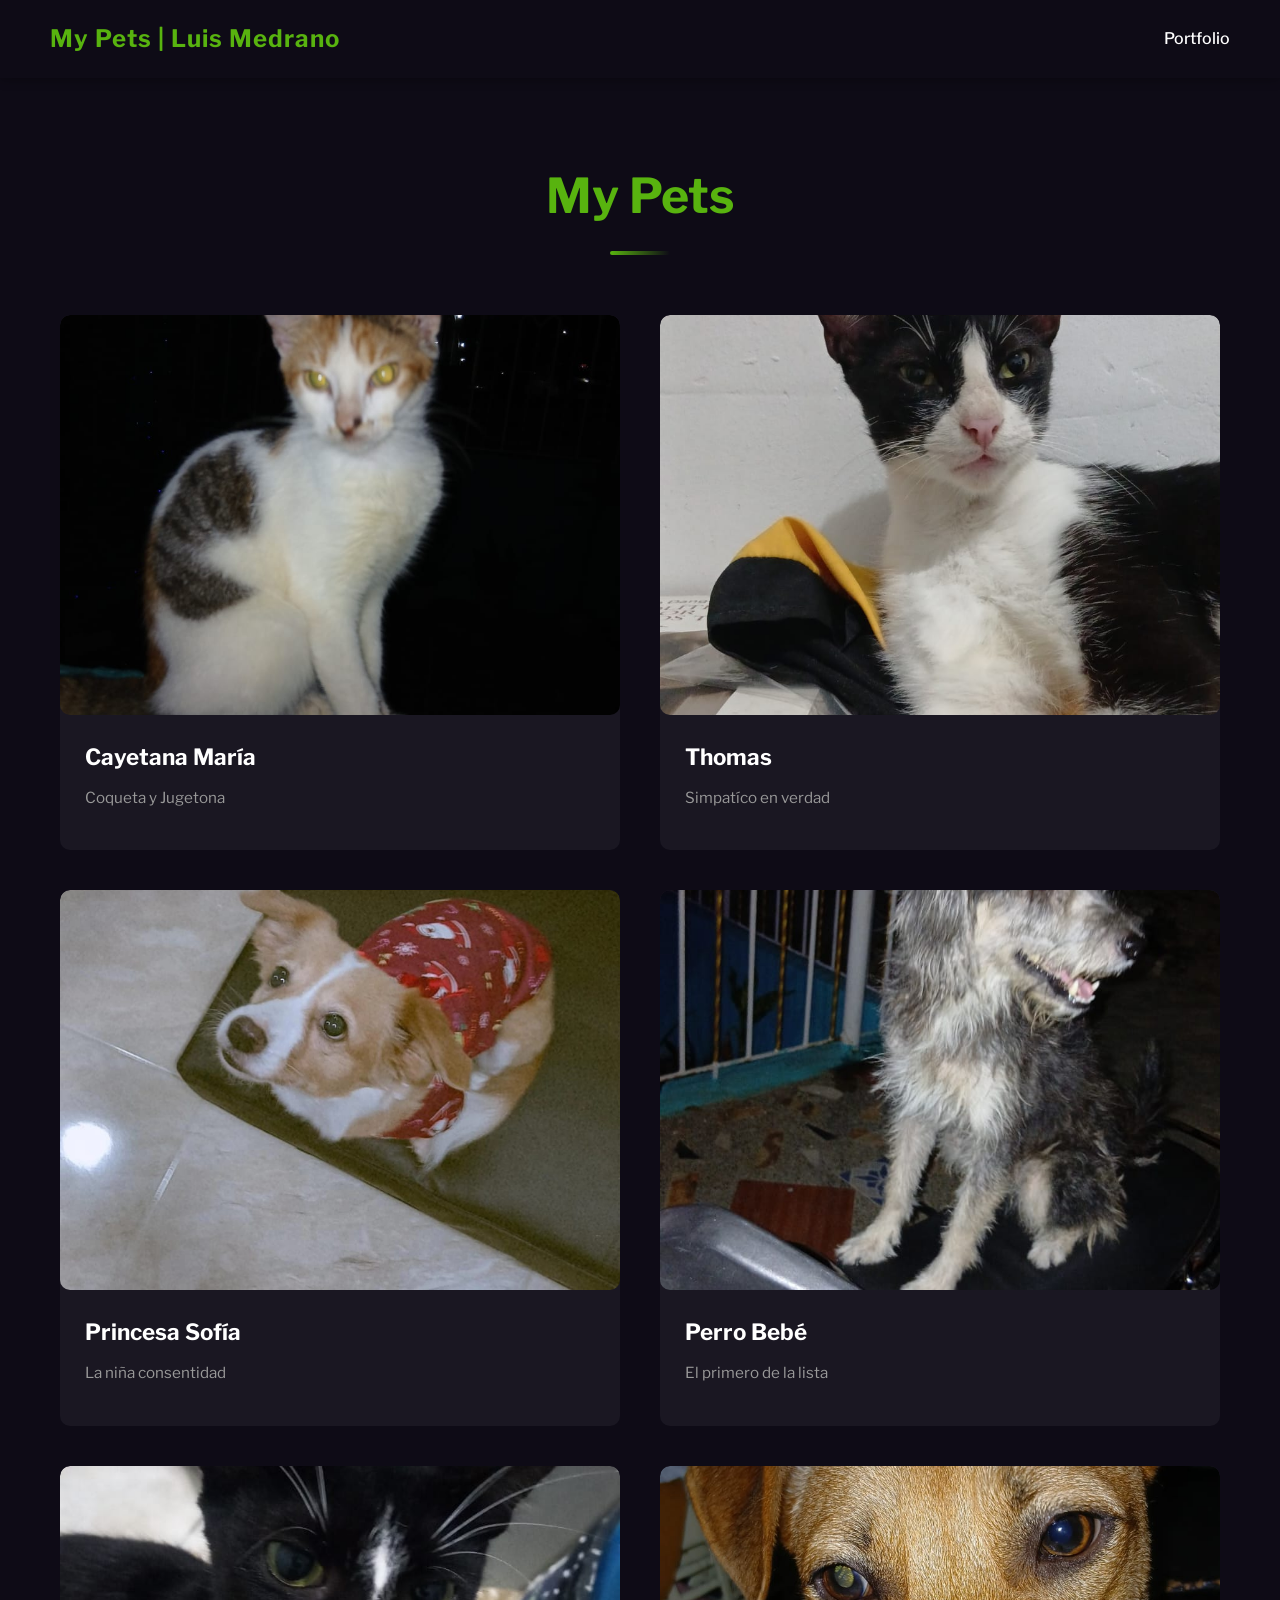
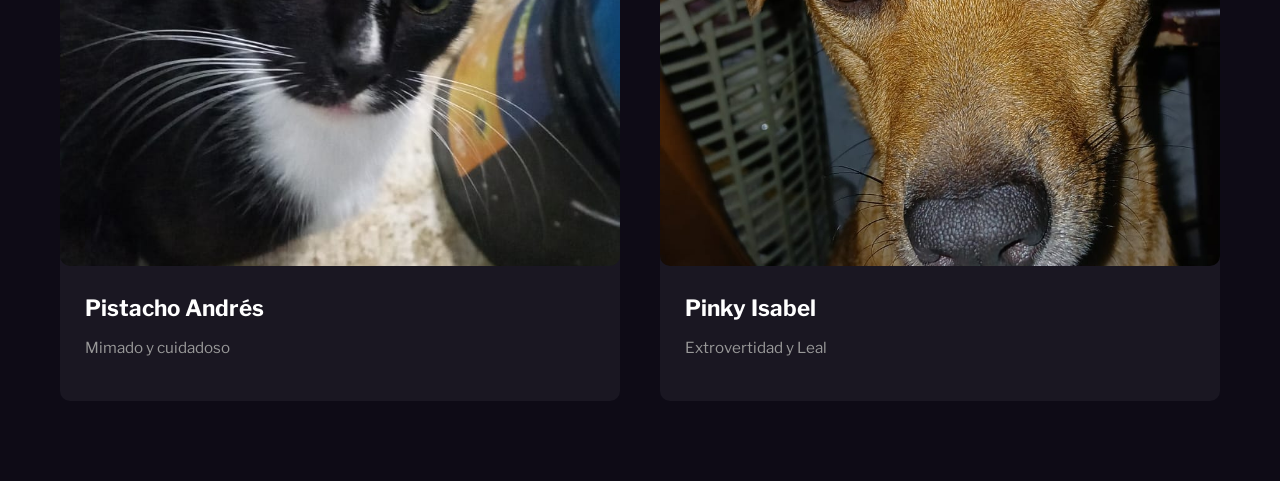
==== commit 587caf53: "fixing pets style" ====
--- a/pets.html
+++ b/pets.html
@@ -5,7 +5,7 @@
     <meta charset="UTF-8">
     <meta name="viewport" content="width=device-width, initial-scale=1.0">
     <link rel="stylesheet" href="assets/css/styles.css">
-    <link rel="stylesheet" href="assets/css/pets.cssc">
+    <link rel="stylesheet" href="assets/css/pets.css">
     <title>My Pets | Luis Medrano</title>
 </head>
 
@@ -13,69 +13,87 @@
     <header class="navbar">
         <div class="logo">My Pets | Luis Medrano</div>
         <nav>
-            <a href="#about">About me</a>
-            <a href="#projects">Projects</a>
-            <a href="#contact">Contact me</a>
             <a href="index.html">Portfolio</a>
         </nav>
     </header>
 
-    <main class="imh">
-      <section class="pets">
-        <article class="cardpet">
-          <img
-            src="https://cdn.sanity.io/images/5vm5yn1d/pro/5cb1f9400891d9da5a4926d7814bd1b89127ecba-1300x867.jpg?fm=webp&q=80"
-            alt="Dog"
-          />
-          <h3>Max</h3>
-          <p>Friendly and playful dog.</p>
-        </article>
+    <section class="projects" id="projects">
+        <div class="container">
+            <h2 class="section-title">My Pets</h2>
+            <div class="projects-grid">
 
-        <article class="cardpet">
-          <img
-            src="https://img2.wallspic.com/crops/8/4/6/4/6/164648/164648-gato-gatito-la_lindura-cabeza-felidae-3840x2160.jpg"
-            alt="Cat"
-          />
-          <h3>Luna</h3>
-          <p>Calm and loves sleeping.</p>
-        </article>
+                <div class="project-card slide-in-left">
+                    <div class="project-image">
+                        <img src="img/cayetana.jpeg" alt="Ice Cream POS System">
+                    </div>
+                    <div class="project-info">
+                        <h3>Cayetana María</h3>
+                        <p>Coqueta y Jugetona</p>
+                    </div>
+                </div>  
 
-        <article class="cardpet">
-          <img
-            src="https://hips.hearstapps.com/hmg-prod/images/german-shepherd-royalty-free-image-1736938314.pjpeg"
-            alt="Pet"
-          />
-          <h3>Rocky</h3>
-          <p>Very energetic and loyal.</p>
-        </article>
-        <article class="cardpet">
-          <img
-            src="https://c4.wallpaperflare.com/wallpaper/11/432/987/amarillo-animales-ave-azul-wallpaper-preview.jpg"
-            alt="Dog"
-          />
-          <h3>Lola</h3>
-          <p>Curious and social.</p>
-        </article>
+                <div class="project-card slide-in-left">
+                    <div class="project-image">
+                        <img src="img/thomas.jpeg" alt="Legal Management System">
+                        <div class="project-overlay">
+                            <a href="#" class="btn-view">View Project</a>
+                        </div>
+                    </div>
+                    <div class="project-info">
+                        <h3>Thomas</h3>
+                        <p>Simpatíco en verdad</p>
+                    </div>
+                </div>
 
-        <article class="cardpet">
-          <img
-            src="https://encrypted-tbn0.gstatic.com/images?q=tbn:ANd9GcSUeTzLBSLAltiVSuk59qhpGLxmsYVG_gJj6A&s"
-            alt="Cat"
-          />
-          <h3>Nala</h3>
-          <p>Calm and affectionate.</p>
-        </article>
+                <div class="project-card slide-in-left">
+                    <div class="project-image">
+                        <img src="img/princesa.jpeg" alt="Ice Cream POS System">
+                    </div>
+                    <div class="project-info">
+                        <h3>Princesa Sofía</h3>
+                        <p>La niña consentidad</p>
+                    </div>
+                </div>  
 
-        <article class="cardpet">
-          <img
-            src="https://encrypted-tbn0.gstatic.com/images?q=tbn:ANd9GcSkKOx0yTFOEZfHi5ZbngvG5nZOhvw74vxC5A&s"
-            alt="Pet"
-          />
-          <h3>Chai</h3>
-          <p>Energetic and observant.</p>
-        </article>
-      </section>
-    </main>
+                <div class="project-card slide-in-left">
+                    <div class="project-image">
+                        <img src="img/perro.jpeg" alt="Legal Management System">
+                        <div class="project-overlay">
+                            <a href="#" class="btn-view">View Project</a>
+                        </div>
+                    </div>
+                    <div class="project-info">
+                        <h3>Perro Bebé</h3>
+                        <p>El primero de la lista</p>
+                    </div>
+                </div>
+                <div class="project-card slide-in-left">
+                    <div class="project-image">
+                        <img src="img/pistacho.jpeg" alt="Ice Cream POS System">
+                    </div>
+                    <div class="project-info">
+                        <h3>Pistacho Andrés</h3>
+                        <p>Mimado y cuidadoso</p>
+                    </div>
+                </div>  
+
+                <div class="project-card slide-in-left">
+                    <div class="project-image">
+                        <img src="img/pinky.jpeg" alt="Legal Management System">
+                        <div class="project-overlay">
+                            <a href="#" class="btn-view">View Project</a>
+                        </div>
+                    </div>
+                    <div class="project-info">
+                        <h3>Pinky Isabel</h3>
+                        <p>Extrovertidad y Leal</p>
+                    </div>
+                </div>
+
+
+            </div>
+        </div>
+    </section>
 
 </body>
 
--- a/assets/css/pets.css
+++ b/assets/css/pets.css
@@ -0,0 +1,179 @@
+@charset "UTF-8";
+/* Importa la fuente Libre Franklin de Google Fonts */
+@import url("https://fonts.googleapis.com/css2?family=Libre+Franklin:ital,wght@0,100..900;1,100..900&display=swap");
+/* 
+VARIABLES DE COLOR - Define colores reutilizables en todo el SCSS */
+/* Color de fondo principal  */
+/* Color de fondo para tarjetas  */
+/* Color de acento principal  */
+/* Versión más clara del acento para estados hover */
+/* Texto principal contraste */
+/* Texto secundario para descripciones y textos auxiliares */
+/* Texto oscuro usado en navegación */
+/* Color de bordes para separadores */
+/* ================================================
+   SECCIÓN PROYECTOS (PROJECTS) - Galería de proyectos
+   ================================================ */
+.projects {
+  /* Relleno: 80px arriba/abajo, 20px izquierda/derecha */
+  padding: 80px 20px;
+  /* Fondo oscuro */
+  background-color: #0E0B16;
+  /* Título de la sección */
+}
+.projects .section-title {
+  /* Tamaño grande para destacar */
+  font-size: 3rem;
+  /* Centra el texto */
+  text-align: center;
+  /* Margen inferior */
+  margin-bottom: 60px;
+  /* Color verde acento */
+  color: #58b30f;
+  /* Necesario para el pseudo-elemento */
+  position: relative;
+  /* Espacio para la línea decorativa */
+  padding-bottom: 20px;
+  /* Línea decorativa verde debajo */
+}
+.projects .section-title::after {
+  /* Elemento decorativo vacío */
+  content: "";
+  /* Se posiciona absolutamente */
+  position: absolute;
+  /* En la parte inferior */
+  bottom: 0;
+  /* Centrado horizontalmente */
+  left: 50%;
+  /* Ajusta el origen al centro */
+  transform: translateX(-50%);
+  /* Ancho de la línea */
+  width: 60px;
+  /* Altura de la línea */
+  height: 4px;
+  /* Gradiente verde a transparente */
+  background: linear-gradient(90deg, #58b30f, transparent);
+  /* Esquinas redondeadas */
+  border-radius: 2px;
+}
+.projects {
+  /* Grid de tarjetas de proyectos */
+}
+.projects .projects-grid {
+  /* Activa grid CSS */
+  display: grid;
+  /* Auto-fit: crea columnas automáticamente
+     minmax(300px, 1fr): cada columna tiene mínimo 300px y expande si hay espacio */
+  grid-template-columns: repeat(auto-fit, minmax(500px, 1fr));
+  /* Espacio entre tarjetas */
+  gap: 40px;
+}
+
+/* Tarjeta de proyecto individual */
+.project-card {
+  /* Fondo gris oscuro de tarjeta */
+  background-color: #1A1722;
+  /* Esquinas redondeadas */
+  border-radius: 10px;
+  /* Recorta contenido que salga de los límites de la tarjeta */
+  overflow: hidden;
+  /* Transición suave de 0.3 segundos para cambios */
+  transition: all 0.3s ease;
+  /* Cambia el cursor a manita (señal de clickeable) */
+  cursor: pointer;
+  /* Efecto hover: tarjeta sube y muestra sombra */
+}
+.project-card:hover {
+  /* Sube 10 píxeles */
+  transform: translateY(-10px);
+  /* Sombra verde */
+  box-shadow: 0 20px 40px rgba(88, 179, 15, 0.2);
+}
+.project-card {
+  /* Contenedor de imagen con efecto overlay */
+}
+.project-card .project-image {
+  /* Se posiciona relativamente para controlar el overlay */
+  position: relative;
+  /* Oculta contenido que salga de los límites */
+  overflow: hidden;
+  /* Altura fija de la imagen */
+  height: 400px;
+  /* Imagen del proyecto */
+}
+.project-card .project-image img {
+  width: 100%;
+  /* Ocupa todo el ancho de la tarjeta */
+  height: 400px;
+  /* Altura uniforme para todas */
+  object-fit: cover;
+  /* Recorta la imagen para que no se vea estirada */
+  border-radius: 10px;
+  /* Transición suave para el efecto zoom */
+  transition: transform 0.3s ease;
+}
+.project-card .project-image {
+  /* Capa oscura que aparece en hover */
+}
+.project-card .project-image .project-overlay {
+  /* Se posiciona sobre la imagen */
+  position: absolute;
+  /* Pega en las esquinas */
+  top: 0;
+  left: 0;
+  /* Cubre toda la imagen */
+  width: 100%;
+  height: 100%;
+  /* Fondo negro con 70% opacidad (transparencia) */
+  background: rgba(0, 0, 0, 0.7);
+  /* Flex para centrar el botón */
+  display: flex;
+  /* Centra horizontalmente */
+  justify-content: center;
+  /* Centra verticalmente */
+  align-items: center;
+  /* Invisible por defecto */
+  opacity: 0;
+  /* Aparece suavemente */
+  transition: opacity 0.3s ease;
+}
+.project-card .project-image {
+  /* Al pasar mouse sobre la imagen */
+}
+.project-card .project-image:hover {
+  /* La imagen se agranda (zoom) */
+}
+.project-card .project-image:hover img {
+  transform: scale(1.1);
+}
+.project-card {
+  /* Información de la tarjeta (debajo de la imagen) */
+}
+.project-card .project-info {
+  /* Relleno interno */
+  padding: 25px;
+  /* Título del proyecto */
+}
+.project-card .project-info h3 {
+  /* Tamaño grande */
+  font-size: 1.4rem;
+  /* Margen inferior */
+  margin-bottom: 10px;
+  /* Texto blanco */
+  color: #fff;
+}
+.project-card .project-info {
+  /* Descripción del proyecto */
+}
+.project-card .project-info p {
+  /* Texto gris */
+  color: #999;
+  /* Tamaño de fuente */
+  font-size: 0.95rem;
+  /* Margen inferior */
+  margin-bottom: 15px;
+  /* Espaciado entre líneas */
+  line-height: 1.6;
+}
+
+/*# sourceMappingURL=pets.css.map */
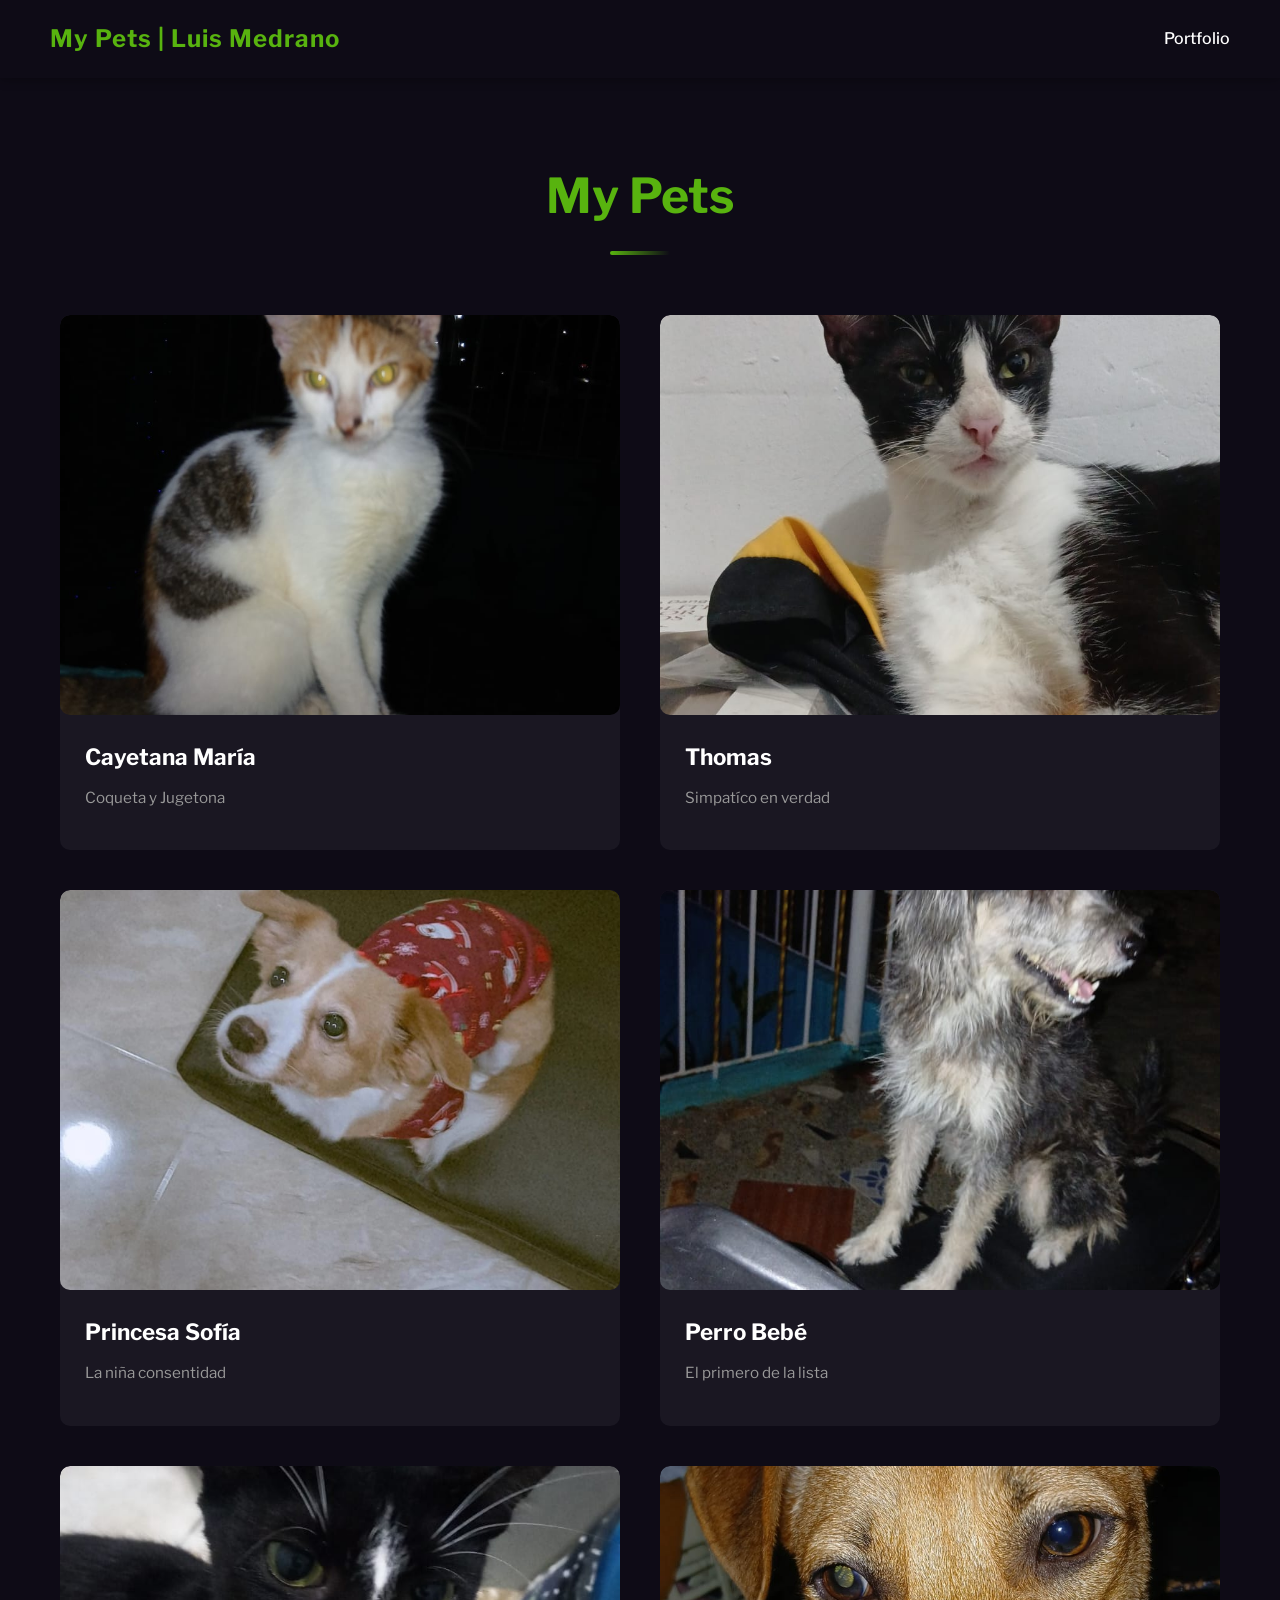
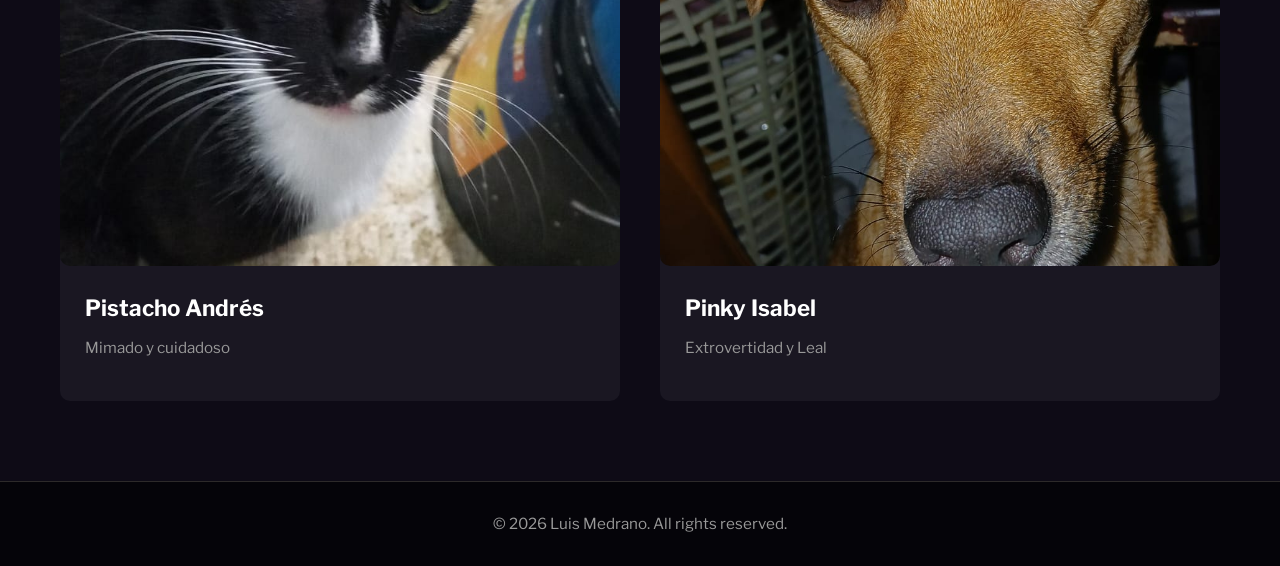
==== commit 56611757: "finish style for pet" ====
--- a/pets.html
+++ b/pets.html
@@ -12,7 +12,8 @@
 <body>
     <header class="navbar">
         <div class="logo">My Pets | Luis Medrano</div>
-        <nav>
+        <button class="menu-btn" id="menubtn" onclick="Desplegar()">☰</button>
+        <nav class="links">
             <a href="index.html">Portfolio</a>
         </nav>
     </header>
@@ -94,7 +95,11 @@
             </div>
         </div>
     </section>
+        <!-- FOOTER -->
+    <footer class="footer">
+        <p>&copy; 2026 Luis Medrano. All rights reserved.</p>
+    </footer>
+    <script src="script.js"></script>
 
 </body>
-
 </html>
--- a/assets/css/pets.css
+++ b/assets/css/pets.css
@@ -20,54 +20,48 @@
   /* Fondo oscuro */
   background-color: #0E0B16;
   /* Título de la sección */
-}
-.projects .section-title {
-  /* Tamaño grande para destacar */
-  font-size: 3rem;
-  /* Centra el texto */
-  text-align: center;
-  /* Margen inferior */
-  margin-bottom: 60px;
-  /* Color verde acento */
-  color: #58b30f;
-  /* Necesario para el pseudo-elemento */
-  position: relative;
-  /* Espacio para la línea decorativa */
-  padding-bottom: 20px;
-  /* Línea decorativa verde debajo */
-}
-.projects .section-title::after {
-  /* Elemento decorativo vacío */
-  content: "";
-  /* Se posiciona absolutamente */
-  position: absolute;
-  /* En la parte inferior */
-  bottom: 0;
-  /* Centrado horizontalmente */
-  left: 50%;
-  /* Ajusta el origen al centro */
-  transform: translateX(-50%);
-  /* Ancho de la línea */
-  width: 60px;
-  /* Altura de la línea */
-  height: 4px;
-  /* Gradiente verde a transparente */
-  background: linear-gradient(90deg, #58b30f, transparent);
-  /* Esquinas redondeadas */
-  border-radius: 2px;
-}
-.projects {
-  /* Grid de tarjetas de proyectos */
-}
-.projects .projects-grid {
-  /* Activa grid CSS */
-  display: grid;
-  /* Auto-fit: crea columnas automáticamente
-     minmax(300px, 1fr): cada columna tiene mínimo 300px y expande si hay espacio */
-  grid-template-columns: repeat(auto-fit, minmax(500px, 1fr));
-  /* Espacio entre tarjetas */
-  gap: 40px;
-}
+  /* Grid de tarjetas de proyectos */ }
+  .projects .section-title {
+    /* Tamaño grande para destacar */
+    font-size: 3rem;
+    /* Centra el texto */
+    text-align: center;
+    /* Margen inferior */
+    margin-bottom: 60px;
+    /* Color verde acento */
+    color: #58b30f;
+    /* Necesario para el pseudo-elemento */
+    position: relative;
+    /* Espacio para la línea decorativa */
+    padding-bottom: 20px;
+    /* Línea decorativa verde debajo */ }
+    .projects .section-title::after {
+      /* Elemento decorativo vacío */
+      content: '';
+      /* Se posiciona absolutamente */
+      position: absolute;
+      /* En la parte inferior */
+      bottom: 0;
+      /* Centrado horizontalmente */
+      left: 50%;
+      /* Ajusta el origen al centro */
+      transform: translateX(-50%);
+      /* Ancho de la línea */
+      width: 60px;
+      /* Altura de la línea */
+      height: 4px;
+      /* Gradiente verde a transparente */
+      background: linear-gradient(90deg, #58b30f, transparent);
+      /* Esquinas redondeadas */
+      border-radius: 2px; }
+  .projects .projects-grid {
+    /* Activa grid CSS */
+    display: grid;
+    /* Auto-fit: crea columnas automáticamente
+       minmax(300px, 1fr): cada columna tiene mínimo 300px y expande si hay espacio */
+    grid-template-columns: repeat(auto-fit, minmax(500px, 1fr));
+    /* Espacio entre tarjetas */
+    gap: 40px; }
 
 /* Tarjeta de proyecto individual */
 .project-card {
@@ -82,98 +76,233 @@
   /* Cambia el cursor a manita (señal de clickeable) */
   cursor: pointer;
   /* Efecto hover: tarjeta sube y muestra sombra */
-}
-.project-card:hover {
-  /* Sube 10 píxeles */
-  transform: translateY(-10px);
-  /* Sombra verde */
-  box-shadow: 0 20px 40px rgba(88, 179, 15, 0.2);
-}
-.project-card {
   /* Contenedor de imagen con efecto overlay */
-}
-.project-card .project-image {
-  /* Se posiciona relativamente para controlar el overlay */
-  position: relative;
-  /* Oculta contenido que salga de los límites */
-  overflow: hidden;
-  /* Altura fija de la imagen */
-  height: 400px;
-  /* Imagen del proyecto */
-}
-.project-card .project-image img {
-  width: 100%;
-  /* Ocupa todo el ancho de la tarjeta */
-  height: 400px;
-  /* Altura uniforme para todas */
-  object-fit: cover;
-  /* Recorta la imagen para que no se vea estirada */
-  border-radius: 10px;
-  /* Transición suave para el efecto zoom */
-  transition: transform 0.3s ease;
-}
-.project-card .project-image {
-  /* Capa oscura que aparece en hover */
-}
-.project-card .project-image .project-overlay {
-  /* Se posiciona sobre la imagen */
-  position: absolute;
-  /* Pega en las esquinas */
-  top: 0;
-  left: 0;
-  /* Cubre toda la imagen */
-  width: 100%;
-  height: 100%;
-  /* Fondo negro con 70% opacidad (transparencia) */
-  background: rgba(0, 0, 0, 0.7);
-  /* Flex para centrar el botón */
-  display: flex;
-  /* Centra horizontalmente */
-  justify-content: center;
-  /* Centra verticalmente */
-  align-items: center;
-  /* Invisible por defecto */
-  opacity: 0;
-  /* Aparece suavemente */
-  transition: opacity 0.3s ease;
-}
-.project-card .project-image {
-  /* Al pasar mouse sobre la imagen */
-}
-.project-card .project-image:hover {
-  /* La imagen se agranda (zoom) */
-}
-.project-card .project-image:hover img {
-  transform: scale(1.1);
-}
-.project-card {
-  /* Información de la tarjeta (debajo de la imagen) */
-}
-.project-card .project-info {
-  /* Relleno interno */
-  padding: 25px;
-  /* Título del proyecto */
-}
-.project-card .project-info h3 {
-  /* Tamaño grande */
-  font-size: 1.4rem;
-  /* Margen inferior */
-  margin-bottom: 10px;
-  /* Texto blanco */
-  color: #fff;
-}
-.project-card .project-info {
-  /* Descripción del proyecto */
-}
-.project-card .project-info p {
-  /* Texto gris */
-  color: #999;
-  /* Tamaño de fuente */
-  font-size: 0.95rem;
-  /* Margen inferior */
-  margin-bottom: 15px;
-  /* Espaciado entre líneas */
-  line-height: 1.6;
-}
+  /* Información de la tarjeta (debajo de la imagen) */ }
+  .project-card:hover {
+    /* Sube 10 píxeles */
+    transform: translateY(-10px);
+    /* Sombra verde */
+    box-shadow: 0 20px 40px rgba(88, 179, 15, 0.2); }
+  .project-card .project-image {
+    /* Se posiciona relativamente para controlar el overlay */
+    position: relative;
+    /* Oculta contenido que salga de los límites */
+    overflow: hidden;
+    /* Altura fija de la imagen */
+    height: 400px;
+    /* Imagen del proyecto */
+    /* Capa oscura que aparece en hover */
+    /* Al pasar mouse sobre la imagen */ }
+    .project-card .project-image img {
+      width: 100%;
+      /* Ocupa todo el ancho de la tarjeta */
+      height: 400px;
+      /* Altura uniforme para todas */
+      object-fit: cover;
+      /* Recorta la imagen para que no se vea estirada */
+      border-radius: 10px;
+      /* Transición suave para el efecto zoom */
+      transition: transform 0.3s ease; }
+    .project-card .project-image .project-overlay {
+      /* Se posiciona sobre la imagen */
+      position: absolute;
+      /* Pega en las esquinas */
+      top: 0;
+      left: 0;
+      /* Cubre toda la imagen */
+      width: 100%;
+      height: 100%;
+      /* Fondo negro con 70% opacidad (transparencia) */
+      background: rgba(0, 0, 0, 0.7);
+      /* Flex para centrar el botón */
+      display: flex;
+      /* Centra horizontalmente */
+      justify-content: center;
+      /* Centra verticalmente */
+      align-items: center;
+      /* Invisible por defecto */
+      opacity: 0;
+      /* Aparece suavemente */
+      transition: opacity 0.3s ease; }
+    .project-card .project-image:hover {
+      /* La imagen se agranda (zoom) */ }
+      .project-card .project-image:hover img {
+        transform: scale(1.1); }
+  .project-card .project-info {
+    /* Relleno interno */
+    padding: 25px;
+    /* Título del proyecto */
+    /* Descripción del proyecto */ }
+    .project-card .project-info h3 {
+      /* Tamaño grande */
+      font-size: 1.4rem;
+      /* Margen inferior */
+      margin-bottom: 10px;
+      /* Texto blanco */
+      color: #fff; }
+    .project-card .project-info p {
+      /* Texto gris */
+      color: #999;
+      /* Tamaño de fuente */
+      font-size: 0.95rem;
+      /* Margen inferior */
+      margin-bottom: 15px;
+      /* Espaciado entre líneas */
+      line-height: 1.6; }
+
+/* ================================================
+   RESPONSIVE - Media Queries
+   Adapta el diseño a diferentes tamaños de pantalla
+   ================================================ */
+/* Pantallas medianas (tablets) - Máximo 768px de ancho */
+@media (max-width: 768px) {
+  /* Estilos de navbar en tablets */
+  .navbar {
+    /* Reduce el relleno */
+    padding: 15px 20px;
+    /* Cambia a flex vertical para apilar elementos */
+    flex-direction: column;
+    /* Espacio entre elementos apilados */
+    gap: 15px;
+    /* Estilos de navegación en tablets */ }
+    .navbar nav {
+      /* Reduce el espacio entre links */
+      gap: 15px; }
+
+  /* Estilos del hero en tablets */
+  .hero {
+    /* Altura automática en lugar de 100vh */
+    height: auto;
+    /* Ajusta el relleno */
+    padding: 40px 20px;
+    /* Contenido del hero en tablets */ }
+    .hero .hero-content {
+      /* Una columna en lugar de dos */
+      grid-template-columns: 1fr;
+      /* Menos espacio entre columnas */
+      gap: 30px;
+      /* Centra el texto */
+      text-align: center;
+      /* Título en tablets */
+      /* Imagen del perfil en tablets */ }
+      .hero .hero-content h1 {
+        /* Reduce el tamaño de fuente */
+        font-size: 2.5rem; }
+      .hero .hero-content .img_style img {
+        /* Imagen más pequeña */
+        width: 200px;
+        height: 200px; }
+
+  /* Contenido About Me y Contact en tablets */
+  .about_me .about-content,
+  .contact .contact-content {
+    /* Una columna en lugar de dos */
+    grid-template-columns: 1fr;
+    /* Menos espacio entre elementos */
+    gap: 40px; }
+
+  /* Grid de proyectos en tablets */
+  .projects .projects-grid {
+    /* Una columna en lugar de grid responsivo */
+    grid-template-columns: 1fr; }
+
+  /* Grid de mascotas en tablets: 2 columnas */
+  .pets .projects-grid-pet {
+    /* Cambia a 2 columnas en tablets */
+    grid-template-columns: repeat(2, 1fr);
+    /* Reduce el espacio entre tarjetas */
+    gap: 20px;
+    /* Reduce el espacio entre filas */
+    row-gap: 30px; }
+
+  /* Altura de imagen en tablets */
+  .project-image-pet {
+    /* Reduce la altura de la imagen */
+    height: 280px !important; }
+
+  /* Título de sección en tablets */
+  .section-title {
+    /* Tamaño reducido */
+    font-size: 2rem; } }
+/* Pantallas pequeñas (móviles) - Máximo 480px de ancho */
+@media (max-width: 480px) {
+  /* Navbar en móviles */
+  .navbar {
+    /* Reduce padding */
+    padding: 10px 15px;
+    /* Logo en móviles */
+    /* Navegación en móviles */ }
+    .navbar .menu-btn {
+      display: block;
+      border: none;
+      font-size: 1.5rem;
+      cursor: pointer;
+      background-color: #fff;
+      color: #58b30f; }
+    .navbar .logo {
+      /* Reduce el tamaño del logo */
+      font-size: 20px; }
+    .navbar nav {
+      top: 100px;
+      right: 20px;
+      position: absolute;
+      display: none;
+      background-color: #333; }
+      .navbar nav.active {
+        display: flex;
+        flex-direction: column; }
+        .navbar nav.active a {
+          color: white; }
+
+  /* Hero en móviles */
+  .hero {
+    /* Altura automática */
+    height: auto;
+    /* Contenido del hero en móviles */ }
+    .hero .hero-content {
+      /* Título en móviles */
+      /* Párrafo en móviles */
+      /* Imagen en móviles */ }
+      .hero .hero-content h1 {
+        /* Tamaño muy reducido */
+        font-size: 2rem; }
+      .hero .hero-content p {
+        /* Reduce el tamaño */
+        font-size: 1rem; }
+      .hero .hero-content .img_style img {
+        /* Imagen muy pequeña */
+        width: 150px;
+        height: 150px; }
+
+  /* Grid de mascotas en móviles: 1 columna */
+  .pets .projects-grid-pet {
+    /* Una sola columna en móviles */
+    grid-template-columns: 1fr;
+    /* Reduce el espacio entre tarjetas */
+    gap: 15px;
+    /* Reduce el espacio entre filas */
+    row-gap: 20px; }
+
+  /* Altura de imagen en móviles */
+  .project-image-pet {
+    /* Reduce más la altura */
+    height: 220px !important; }
+
+  /* Info de tarjeta en móviles */
+  .project-info {
+    /* Reduce padding */
+    padding: 20px; }
+
+  /* Título de sección en móviles */
+  .section-title {
+    /* Tamaño muy reducido */
+    font-size: 1.5rem;
+    /* Reduce margen inferior */
+    margin-bottom: 30px; }
+
+  /* Contacto en móviles */
+  .contact-content {
+    /* Menos espacio */
+    gap: 30px; } }
 
 /*# sourceMappingURL=pets.css.map */
